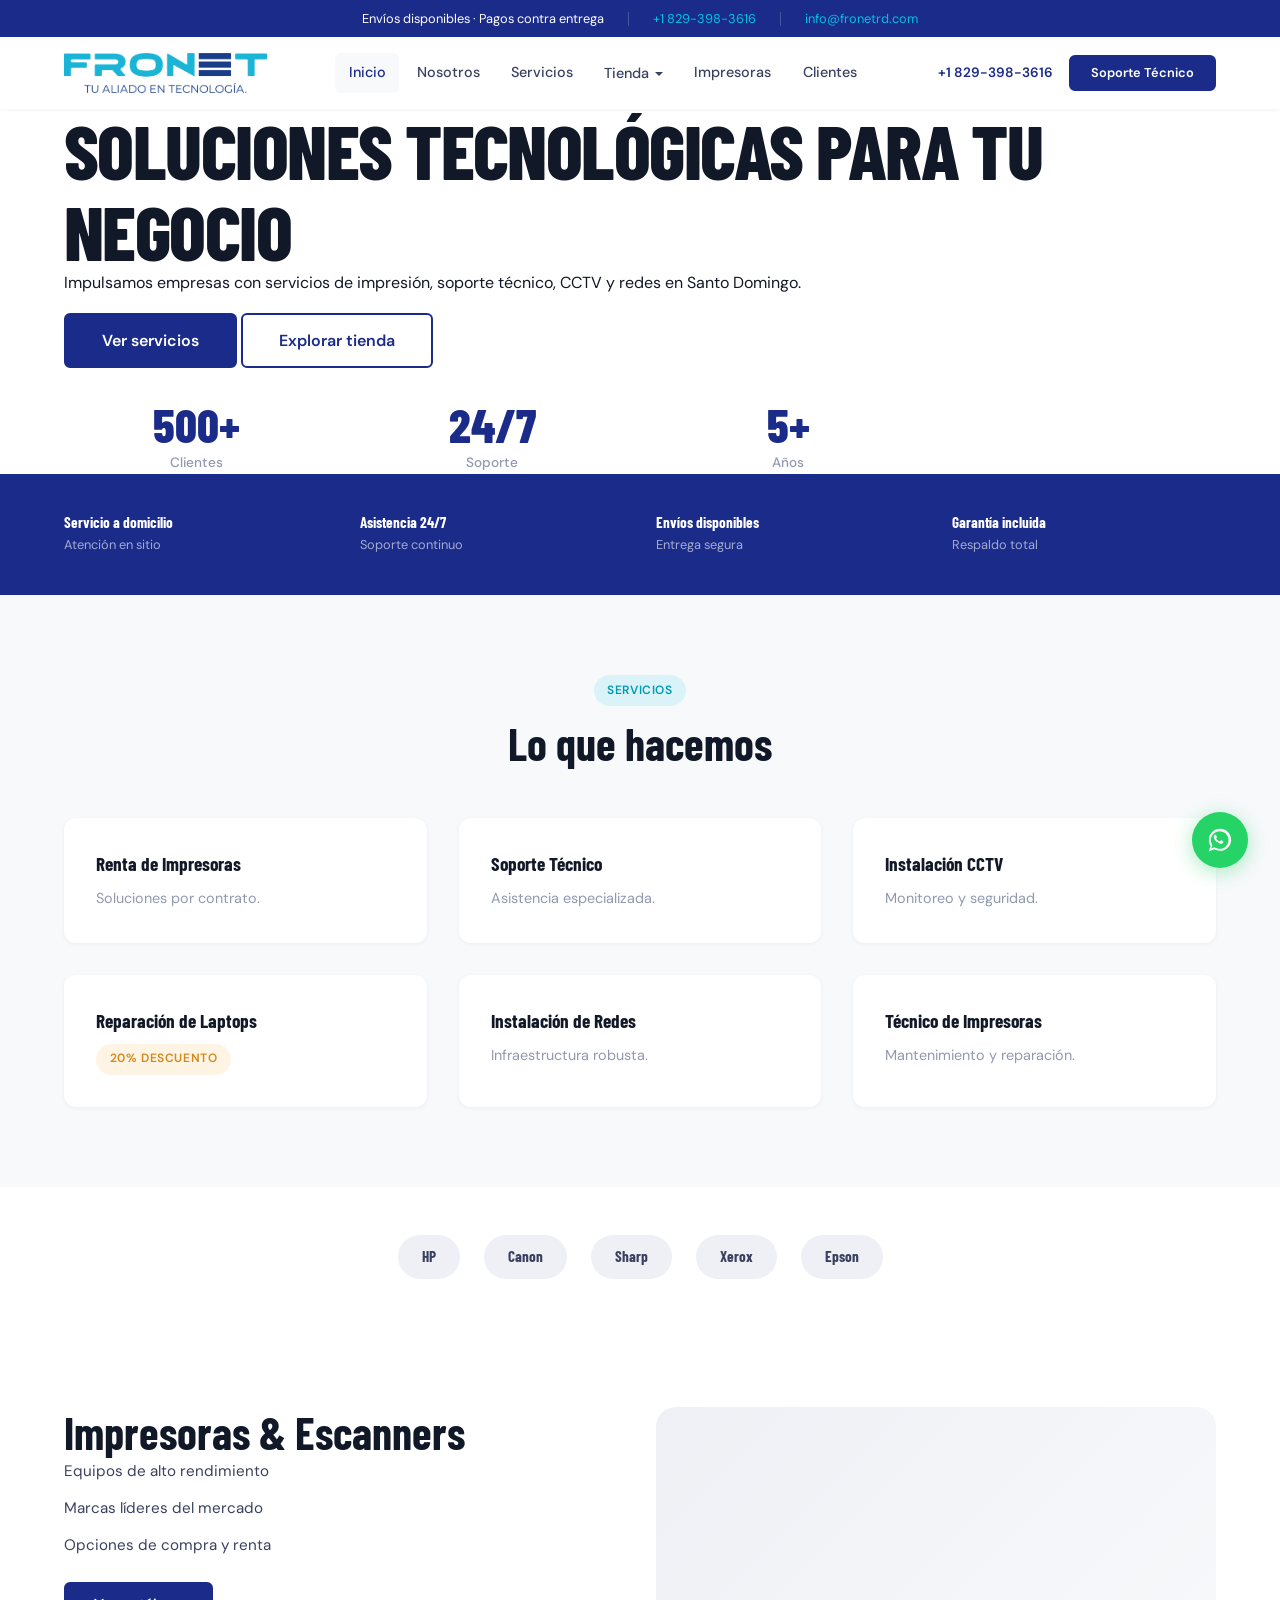
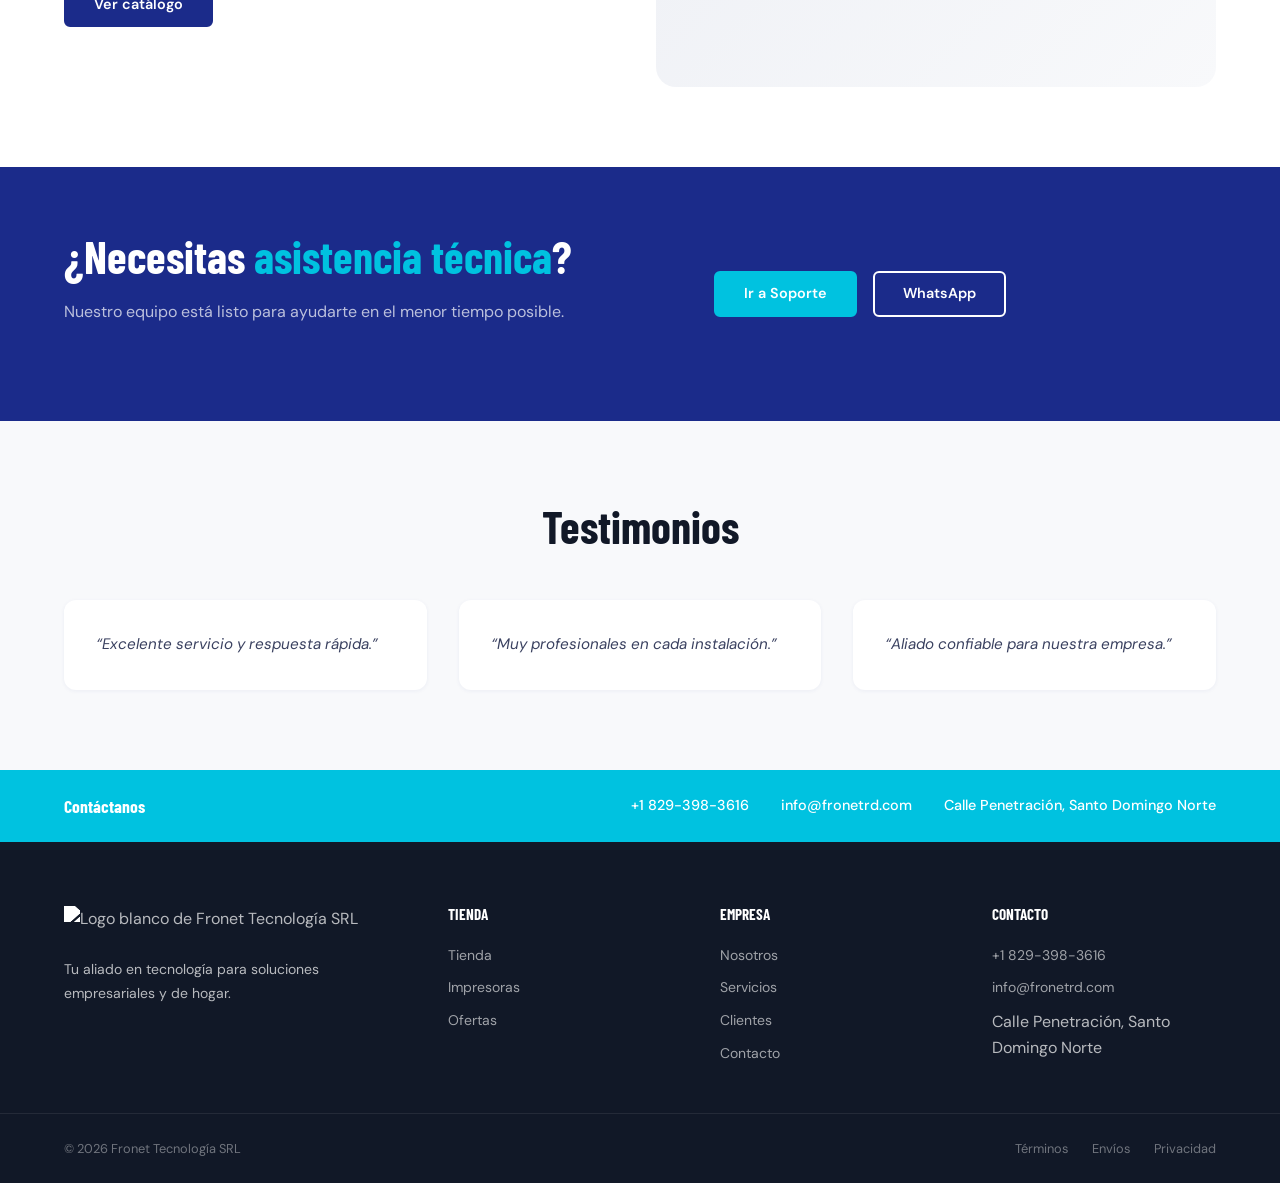
==== index.html @ 496c5c2a "first commit" ====
<!DOCTYPE html>
<html lang="es">
<head>
  <meta charset="UTF-8" />
  <meta name="viewport" content="width=device-width, initial-scale=1.0" />
  <title>Inicio | Fronet Tecnología SRL — Santo Domingo, R.D.</title>
  <meta name="description" content="Soluciones tecnológicas para tu negocio en Santo Domingo: renta de impresoras, soporte técnico, CCTV, redes y más con Fronet Tecnología SRL." />
  <link rel="canonical" href="https://www.fronetrd.com/" />

  <meta property="og:title" content="Fronet Tecnología SRL — Tu Aliado en Tecnología" />
  <meta property="og:description" content="Soluciones tecnológicas integrales: impresoras, soporte técnico, CCTV, redes y más en República Dominicana." />
  <meta property="og:image" content="https://www.fronetrd.com/assets/img/og-image.jpg" />
  <meta property="og:locale" content="es_DO" />
  <meta property="og:type" content="website" />
  <meta property="og:url" content="https://www.fronetrd.com/" />

  <link rel="preconnect" href="https://fonts.googleapis.com" />
  <link rel="preconnect" href="https://fonts.gstatic.com" crossorigin />
  <link href="https://fonts.googleapis.com/css2?family=Barlow+Condensed:wght@600;700;800&family=DM+Sans:wght@400;500;600&display=swap" rel="stylesheet" />

  <link rel="stylesheet" href="assets/css/main.css" />
  <link rel="stylesheet" href="assets/css/components.css" />
  <link rel="stylesheet" href="assets/css/pages/home.css" />

  <script type="application/ld+json">
    {
      "@context": "https://schema.org",
      "@type": "LocalBusiness",
      "name": "Fronet Tecnología SRL",
      "telephone": "+18293983616",
      "email": "info@fronetrd.com",
      "url": "https://www.fronetrd.com",
      "address": {
        "@type": "PostalAddress",
        "streetAddress": "Calle Penetración",
        "addressLocality": "Santo Domingo Norte",
        "addressCountry": "DO"
      }
    }
  </script>
</head>
<body>
  <div class="announcement-bar">
    <div class="container">
      <span>Envíos disponibles · Pagos contra entrega</span>
      <span class="announcement-bar__divider"></span>
      <a href="tel:+18293983616">+1 829-398-3616</a>
      <span class="announcement-bar__divider"></span>
      <a href="mailto:info@fronetrd.com">info@fronetrd.com</a>
    </div>
  </div>

  <nav class="navbar" id="navbar" aria-label="Navegación principal">
    <div class="container">
      <a href="index.html" class="navbar__logo" aria-label="Inicio Fronet">
        <img src="assets/img/logo-fronet.png" alt="Logo de Fronet Tecnología SRL" />
      </a>

      <div class="navbar__nav">
        <a class="navbar__link active" href="index.html">Inicio</a>
        <a class="navbar__link" href="nosotros.html">Nosotros</a>
        <a class="navbar__link" href="servicios.html">Servicios</a>
        <div class="navbar__dropdown">
          <a class="navbar__link" href="tienda.html">Tienda</a>
          <div class="navbar__dropdown-menu">
            <a href="tienda.html">Tienda</a>
            <a href="impresoras.html">Impresoras</a>
            <a href="ofertas.html">Ofertas</a>
          </div>
        </div>
        <a class="navbar__link" href="impresoras.html">Impresoras</a>
        <a class="navbar__link" href="clientes.html">Clientes</a>
      </div>

      <div class="navbar__actions">
        <a class="navbar__phone" href="tel:+18293983616">+1 829-398-3616</a>
        <a class="btn btn--primary btn--sm" href="soporte.html">Soporte Técnico</a>
        <button class="navbar__toggle" id="navToggle" aria-label="Abrir menú" aria-expanded="false">
          <span></span><span></span><span></span>
        </button>
      </div>
    </div>
  </nav>

  <div class="mobile-nav" id="mobileNav" aria-hidden="true">
    <button class="mobile-nav__close" id="navClose" aria-label="Cerrar menú">✕</button>
    <a class="mobile-nav__link" href="index.html">Inicio</a>
    <a class="mobile-nav__link" href="nosotros.html">Nosotros</a>
    <a class="mobile-nav__link" href="servicios.html">Servicios</a>
    <a class="mobile-nav__link" href="tienda.html">Tienda</a>
    <a class="mobile-nav__link" href="impresoras.html">Impresoras</a>
    <a class="mobile-nav__link" href="ofertas.html">Ofertas</a>
    <a class="mobile-nav__link" href="clientes.html">Clientes</a>
    <a class="mobile-nav__link" href="contacto.html">Contacto</a>
  </div>

  <main>
    <section class="hero">
      <div class="container">
        <h1 class="display-xl">Soluciones Tecnológicas para tu Negocio</h1>
        <p>Impulsamos empresas con servicios de impresión, soporte técnico, CCTV y redes en Santo Domingo.</p>
        <div class="hero__actions">
          <a class="btn btn--primary btn--lg" href="servicios.html">Ver servicios</a>
          <a class="btn btn--outline btn--lg" href="tienda.html">Explorar tienda</a>
        </div>
        <div class="stats" style="margin-top:2rem;">
          <div><div class="stat__number">500+</div><div class="stat__label">Clientes</div></div>
          <div><div class="stat__number">24/7</div><div class="stat__label">Soporte</div></div>
          <div><div class="stat__number">5+</div><div class="stat__label">Años</div></div>
        </div>
      </div>
    </section>

    <section class="features-bar fade-up">
      <div class="container">
        <div class="features-bar__item"><div class="features-bar__text"><h4>Servicio a domicilio</h4><p>Atención en sitio</p></div></div>
        <div class="features-bar__item"><div class="features-bar__text"><h4>Asistencia 24/7</h4><p>Soporte continuo</p></div></div>
        <div class="features-bar__item"><div class="features-bar__text"><h4>Envíos disponibles</h4><p>Entrega segura</p></div></div>
        <div class="features-bar__item"><div class="features-bar__text"><h4>Garantía incluida</h4><p>Respaldo total</p></div></div>
      </div>
    </section>

    <section class="section bg-gray-50">
      <div class="container">
        <div class="section-header fade-up">
          <span class="tag tag--cyan">Servicios</span>
          <h2>Lo que hacemos</h2>
        </div>
        <div class="grid-3">
          <article class="service-card fade-up"><h3>Renta de Impresoras</h3><p>Soluciones por contrato.</p></article>
          <article class="service-card fade-up"><h3>Soporte Técnico</h3><p>Asistencia especializada.</p></article>
          <article class="service-card fade-up"><h3>Instalación CCTV</h3><p>Monitoreo y seguridad.</p></article>
          <article class="service-card fade-up"><h3>Reparación de Laptops</h3><p><span class="tag tag--gold">20% descuento</span></p></article>
          <article class="service-card fade-up"><h3>Instalación de Redes</h3><p>Infraestructura robusta.</p></article>
          <article class="service-card fade-up"><h3>Técnico de Impresoras</h3><p>Mantenimiento y reparación.</p></article>
        </div>
      </div>
    </section>

    <section class="section section--sm">
      <div class="container">
        <div class="brand-pills fade-up">
          <span class="brand-pill">HP</span>
          <span class="brand-pill">Canon</span>
          <span class="brand-pill">Sharp</span>
          <span class="brand-pill">Xerox</span>
          <span class="brand-pill">Epson</span>
        </div>
      </div>
    </section>

    <section class="section">
      <div class="container grid-2">
        <div class="fade-up">
          <h2>Impresoras & Escanners</h2>
          <ul class="checklist">
            <li class="checklist__item">Equipos de alto rendimiento</li>
            <li class="checklist__item">Marcas líderes del mercado</li>
            <li class="checklist__item">Opciones de compra y renta</li>
          </ul>
          <a class="btn btn--primary mt-3" href="impresoras.html">Ver catálogo</a>
        </div>
        <div class="fade-up" aria-hidden="true" style="min-height:280px;border-radius:var(--radius-lg);background:linear-gradient(135deg,var(--gray-100),var(--gray-50));"></div>
      </div>
    </section>

    <section class="cta-soporte fade-up">
      <div class="container">
        <div>
          <h2>¿Necesitas <span>asistencia técnica</span>?</h2>
          <p>Nuestro equipo está listo para ayudarte en el menor tiempo posible.</p>
        </div>
        <div class="cta-soporte__actions">
          <a class="btn btn--cyan" href="soporte.html">Ir a Soporte</a>
          <a class="btn btn--outline-white" href="https://wa.me/18293983616" target="_blank" rel="noopener">WhatsApp</a>
        </div>
      </div>
    </section>

    <section class="section bg-gray-50">
      <div class="container">
        <div class="section-header fade-up"><h2>Testimonios</h2></div>
        <div class="grid-3">
          <article class="testimonial-card fade-up"><p class="testimonial-card__text">“Excelente servicio y respuesta rápida.”</p></article>
          <article class="testimonial-card fade-up"><p class="testimonial-card__text">“Muy profesionales en cada instalación.”</p></article>
          <article class="testimonial-card fade-up"><p class="testimonial-card__text">“Aliado confiable para nuestra empresa.”</p></article>
        </div>
      </div>
    </section>

    <section class="contact-strip fade-up">
      <div class="container">
        <h3>Contáctanos</h3>
        <div class="contact-strip__items">
          <a class="contact-strip__item" href="tel:+18293983616">+1 829-398-3616</a>
          <a class="contact-strip__item" href="mailto:info@fronetrd.com">info@fronetrd.com</a>
          <span class="contact-strip__item">Calle Penetración, Santo Domingo Norte</span>
        </div>
      </div>
    </section>
  </main>

  <footer class="footer">
    <div class="container">
      <div class="footer__brand">
        <a class="footer__logo" href="index.html">
          <img src="assets/img/logo-fronet-white.png" alt="Logo blanco de Fronet Tecnología SRL" />
        </a>
        <p>Tu aliado en tecnología para soluciones empresariales y de hogar.</p>
      </div>
      <div>
        <h4>Tienda</h4>
        <div class="footer__links">
          <a href="tienda.html">Tienda</a>
          <a href="impresoras.html">Impresoras</a>
          <a href="ofertas.html">Ofertas</a>
        </div>
      </div>
      <div>
        <h4>Empresa</h4>
        <div class="footer__links">
          <a href="nosotros.html">Nosotros</a>
          <a href="servicios.html">Servicios</a>
          <a href="clientes.html">Clientes</a>
          <a href="contacto.html">Contacto</a>
        </div>
      </div>
      <div>
        <h4>Contacto</h4>
        <div class="footer__links">
          <a href="tel:+18293983616">+1 829-398-3616</a>
          <a href="mailto:info@fronetrd.com">info@fronetrd.com</a>
          <span>Calle Penetración, Santo Domingo Norte</span>
        </div>
      </div>
    </div>
    <div class="footer__bottom">
      <div class="container">
        <div class="footer__copyright">© <span class="footer__year">2025</span> Fronet Tecnología SRL</div>
        <div class="footer__legal">
          <a href="politicas.html">Términos</a>
          <a href="politicas.html">Envíos</a>
          <a href="politicas.html">Privacidad</a>
        </div>
      </div>
    </div>
  </footer>

  <a href="https://wa.me/18293983616" class="whatsapp-float" target="_blank" rel="noopener" aria-label="Chatear por WhatsApp">
    <svg xmlns="http://www.w3.org/2000/svg" viewBox="0 0 32 32">
      <path d="M19.11 17.21c-.27-.14-1.58-.78-1.82-.87-.24-.09-.41-.14-.59.14-.17.27-.68.87-.83 1.05-.15.18-.3.2-.57.07-.27-.14-1.13-.42-2.16-1.35-.8-.72-1.34-1.61-1.5-1.88-.16-.27-.02-.41.12-.55.12-.12.27-.3.41-.45.14-.15.18-.27.27-.45.09-.18.05-.34-.02-.48-.07-.14-.59-1.43-.81-1.95-.21-.51-.43-.44-.59-.45h-.5c-.18 0-.48.07-.73.34-.25.27-.95.93-.95 2.27s.97 2.64 1.11 2.82c.14.18 1.91 2.92 4.63 4.1.65.28 1.16.45 1.56.58.66.21 1.26.18 1.74.11.53-.08 1.58-.65 1.8-1.29.22-.63.22-1.17.16-1.29-.07-.11-.24-.18-.5-.32z"/>
      <path d="M16.01 3.2C8.98 3.2 3.29 8.89 3.29 15.91c0 2.48.71 4.9 2.05 6.97L3 29l6.3-2.29c1.99 1.09 4.24 1.66 6.71 1.66h.01c7.02 0 12.71-5.69 12.71-12.71S23.04 3.2 16.01 3.2zm0 22.93h-.01c-2.1 0-4.16-.56-5.97-1.62l-.43-.25-3.74 1.36 1.39-3.65-.28-.44a10.2 10.2 0 0 1-1.58-5.46c0-5.62 4.58-10.2 10.21-10.2 2.72 0 5.28 1.06 7.2 2.99a10.12 10.12 0 0 1 2.99 7.2c0 5.62-4.58 10.2-10.21 10.2z"/>
    </svg>
  </a>

  <script src="assets/js/main.js"></script>
  <script src="assets/js/forms.js"></script>
</body>
</html>
---- assets/css/main.css ----
/* ============================================
   FRONET TECNOLOGÍA SRL — main.css
   Variables globales, reset, tipografía,
   layout utilities, animaciones, responsive
   ============================================ */

/* ----- 1. CSS VARIABLES ----- */
:root {
  /* Brand Colors */
  --cyan:       #00C2E0;
  --cyan-dark:  #009AB3;
  --navy:       #1B2B8A;
  --navy-dark:  #121E63;
  --gold:       #F5A623;
  --gold-dark:  #D4881A;

  /* Neutrals */
  --white:      #FFFFFF;
  --gray-50:    #F8F9FB;
  --gray-100:   #EEF0F5;
  --gray-200:   #D8DCE8;
  --gray-400:   #9099B0;
  --gray-700:   #3A4160;
  --gray-900:   #111827;

  /* Radius */
  --radius-sm:  6px;
  --radius-md:  12px;
  --radius-lg:  20px;

  /* Shadows */
  --shadow-sm:  0 1px 4px rgba(27,43,138,.06);
  --shadow-md:  0 4px 20px rgba(27,43,138,.10);
  --shadow-lg:  0 12px 40px rgba(27,43,138,.15);

  /* Typography */
  --font-display: 'Barlow Condensed', sans-serif;
  --font-body:    'DM Sans', sans-serif;

  /* Transition */
  --transition: .25s cubic-bezier(.4,0,.2,1);
}


/* ----- 2. MODERN RESET ----- */
*,
*::before,
*::after {
  box-sizing: border-box;
  margin: 0;
  padding: 0;
}

html {
  scroll-behavior: smooth;
  -webkit-text-size-adjust: 100%;
}

body {
  font-family: var(--font-body);
  font-size: 1rem;
  line-height: 1.65;
  color: var(--gray-900);
  background-color: var(--white);
  -webkit-font-smoothing: antialiased;
  -moz-osx-font-smoothing: grayscale;
}

img,
picture,
video,
canvas,
svg {
  display: block;
  max-width: 100%;
}

input,
button,
textarea,
select {
  font: inherit;
  color: inherit;
}

a {
  color: inherit;
  text-decoration: none;
}

ul,
ol {
  list-style: none;
}

button {
  cursor: pointer;
  border: none;
  background: none;
}

fieldset {
  border: none;
}


/* ----- 3. TYPOGRAPHY ----- */

/* Headings — Barlow Condensed */
h1, h2, h3, h4, h5, h6 {
  font-family: var(--font-display);
  font-weight: 700;
  line-height: 1.15;
  color: var(--gray-900);
}

h1 { font-size: clamp(3rem, 6vw, 5.5rem); font-weight: 800; }
h2 { font-size: clamp(1.8rem, 3.5vw, 2.8rem); }
h3 { font-size: 1.2rem; }
h4 { font-size: 1.05rem; }

/* Display classes */
.display-xl {
  font-family: var(--font-display);
  font-size: clamp(3rem, 6vw, 5.5rem);
  font-weight: 800;
  line-height: 1.05;
  letter-spacing: -0.02em;
  text-transform: uppercase;
}

.display-lg {
  font-family: var(--font-display);
  font-size: clamp(1.8rem, 3.5vw, 2.8rem);
  font-weight: 700;
  line-height: 1.15;
  text-transform: uppercase;
}

.display-md {
  font-family: var(--font-display);
  font-size: 1.2rem;
  font-weight: 700;
  line-height: 1.2;
  text-transform: uppercase;
}

/* Body text */
p {
  margin-bottom: 1rem;
}

p:last-child {
  margin-bottom: 0;
}

small {
  font-size: 0.875rem;
}

/* Text color utilities */
.text-muted { color: var(--gray-400); }
.text-navy  { color: var(--navy); }
.text-cyan  { color: var(--cyan); }
.text-gold  { color: var(--gold); }
.text-white { color: var(--white); }

/* Text alignment */
.text-center { text-align: center; }
.text-left   { text-align: left; }
.text-right  { text-align: right; }

/* Font weight utilities */
.fw-400 { font-weight: 400; }
.fw-500 { font-weight: 500; }
.fw-600 { font-weight: 600; }
.fw-700 { font-weight: 700; }
.fw-800 { font-weight: 800; }


/* ----- 4. LAYOUT UTILITIES ----- */

/* Containers */
.container {
  width: 100%;
  max-width: 1200px;
  margin-inline: auto;
  padding-inline: 1.5rem;
}

.container--wide {
  width: 100%;
  max-width: 1400px;
  margin-inline: auto;
  padding-inline: 1.5rem;
}

/* Sections */
.section {
  padding-block: 5rem;
}

.section--sm {
  padding-block: 3rem;
}

/* CSS Grid utilities */
.grid-2 {
  display: grid;
  grid-template-columns: repeat(2, 1fr);
  gap: 2rem;
}

.grid-3 {
  display: grid;
  grid-template-columns: repeat(3, 1fr);
  gap: 2rem;
}

.grid-4 {
  display: grid;
  grid-template-columns: repeat(4, 1fr);
  gap: 2rem;
}

/* Flex utilities */
.flex-center {
  display: flex;
  align-items: center;
  justify-content: center;
}

.flex-between {
  display: flex;
  align-items: center;
  justify-content: space-between;
}

.flex-wrap {
  flex-wrap: wrap;
}

.align-start {
  align-items: flex-start;
}

.align-center {
  align-items: center;
}

/* Gap utilities */
.gap-1 { gap: 0.5rem; }
.gap-2 { gap: 1rem; }
.gap-3 { gap: 1.5rem; }
.gap-4 { gap: 2rem; }
.gap-5 { gap: 3rem; }

/* Spacing utilities */
.mt-1 { margin-top: 0.5rem; }
.mt-2 { margin-top: 1rem; }
.mt-3 { margin-top: 1.5rem; }
.mt-4 { margin-top: 2rem; }
.mt-5 { margin-top: 3rem; }

.mb-1 { margin-bottom: 0.5rem; }
.mb-2 { margin-bottom: 1rem; }
.mb-3 { margin-bottom: 1.5rem; }
.mb-4 { margin-bottom: 2rem; }
.mb-5 { margin-bottom: 3rem; }

/* Background utilities */
.bg-white   { background-color: var(--white); }
.bg-gray-50 { background-color: var(--gray-50); }
.bg-navy    { background-color: var(--navy); }
.bg-cyan    { background-color: var(--cyan); }
.bg-gold    { background-color: var(--gold); }
.bg-gray-900 { background-color: var(--gray-900); }


/* ----- 5. ANIMATIONS ----- */

/* Fade up — scroll reveal */
.fade-up {
  opacity: 0;
  transform: translateY(24px);
  transition: opacity 0.6s var(--transition),
              transform 0.6s var(--transition);
}

.fade-up.visible {
  opacity: 1;
  transform: translateY(0);
}

/* Stagger delays for children */
.fade-up[data-delay="1"] { transition-delay: 0.1s; }
.fade-up[data-delay="2"] { transition-delay: 0.2s; }
.fade-up[data-delay="3"] { transition-delay: 0.3s; }
.fade-up[data-delay="4"] { transition-delay: 0.4s; }
.fade-up[data-delay="5"] { transition-delay: 0.5s; }
.fade-up[data-delay="6"] { transition-delay: 0.6s; }

/* Pulse animation — hero label dot */
@keyframes pulse {
  0%, 100% { opacity: 1; transform: scale(1); }
  50%      { opacity: 0.6; transform: scale(1.4); }
}

.pulse {
  animation: pulse 2s ease-in-out infinite;
}

/* Float animation — floating cards */
@keyframes float {
  0%, 100% { transform: translateY(0); }
  50%      { transform: translateY(-12px); }
}

.float {
  animation: float 4s ease-in-out infinite;
}

/* Underline in — hero heading */
@keyframes underline-in {
  from { width: 0; }
  to   { width: 100%; }
}

.underline-animated {
  position: relative;
  display: inline-block;
}

.underline-animated::after {
  content: '';
  position: absolute;
  bottom: 2px;
  left: 0;
  width: 0;
  height: 4px;
  background: var(--cyan);
  border-radius: 2px;
  animation: underline-in 0.8s 0.5s ease forwards;
}

/* Respect reduced motion */
@media (prefers-reduced-motion: reduce) {
  .fade-up {
    opacity: 1;
    transform: none;
    transition: none;
  }

  .pulse,
  .float {
    animation: none;
  }

  .underline-animated::after {
    animation: none;
    width: 100%;
  }

  html {
    scroll-behavior: auto;
  }
}


/* ----- 6. RESPONSIVE BREAKPOINTS ----- */

/* Tablet — 1024px */
@media (max-width: 1024px) {
  .grid-4 {
    grid-template-columns: repeat(2, 1fr);
  }

  .section {
    padding-block: 4rem;
  }
}

/* Mobile landscape — 768px */
@media (max-width: 768px) {
  .grid-3 {
    grid-template-columns: repeat(2, 1fr);
  }

  .grid-2 {
    grid-template-columns: 1fr;
  }

  .section {
    padding-block: 3rem;
  }

  .container {
    padding-inline: 1rem;
  }

  h1 { font-size: clamp(2rem, 8vw, 3rem); }
  h2 { font-size: clamp(1.5rem, 5vw, 2rem); }
}

/* Mobile portrait — 480px */
@media (max-width: 480px) {
  .grid-4,
  .grid-3 {
    grid-template-columns: 1fr;
  }

  .section {
    padding-block: 2.5rem;
  }

  .display-xl {
    font-size: clamp(2rem, 10vw, 2.8rem);
  }

  .display-lg {
    font-size: clamp(1.4rem, 6vw, 1.8rem);
  }
}
---- assets/css/components.css ----
/* ============================================
   FRONET TECNOLOGÍA SRL — components.css
   Navbar, footer, botones, tarjetas,
   formularios y componentes reutilizables
   ============================================ */

/* ----- 1. ANNOUNCEMENT BAR ----- */
.announcement-bar {
  background-color: var(--navy);
  color: var(--white);
  font-size: 0.8rem;
  padding: 0.5rem 0;
  text-align: center;
  position: relative;
  z-index: 1001;
}

.announcement-bar .container {
  display: flex;
  align-items: center;
  justify-content: center;
  gap: 1.5rem;
  flex-wrap: wrap;
}

.announcement-bar a {
  color: var(--cyan);
  transition: color var(--transition);
}

.announcement-bar a:hover {
  color: var(--white);
}

.announcement-bar__divider {
  width: 1px;
  height: 14px;
  background: rgba(255,255,255,0.2);
  display: inline-block;
}


/* ----- 2. NAVBAR ----- */
.navbar {
  position: sticky;
  top: 0;
  z-index: 1000;
  background: var(--white);
  box-shadow: var(--shadow-sm);
  transition: box-shadow var(--transition);
}

.navbar.scrolled {
  box-shadow: var(--shadow-md);
}

.navbar .container {
  display: flex;
  align-items: center;
  justify-content: space-between;
  height: 72px;
}

.navbar__logo img {
  height: 40px;
  width: auto;
}

.navbar__nav {
  display: flex;
  align-items: center;
  gap: 0.25rem;
}

.navbar__link {
  font-family: var(--font-body);
  font-size: 0.9rem;
  font-weight: 500;
  color: var(--gray-700);
  padding: 0.5rem 0.85rem;
  border-radius: var(--radius-sm);
  transition: color var(--transition), background var(--transition);
  position: relative;
}

.navbar__link:hover,
.navbar__link.active {
  color: var(--navy);
  background: var(--gray-50);
}

/* Dropdown — Tienda */
.navbar__dropdown {
  position: relative;
}

.navbar__dropdown-menu {
  position: absolute;
  top: 100%;
  left: 0;
  min-width: 200px;
  background: var(--white);
  border-radius: var(--radius-md);
  box-shadow: var(--shadow-lg);
  padding: 0.5rem 0;
  opacity: 0;
  visibility: hidden;
  transform: translateY(8px);
  transition: all var(--transition);
  z-index: 100;
}

.navbar__dropdown:hover .navbar__dropdown-menu {
  opacity: 1;
  visibility: visible;
  transform: translateY(0);
}

.navbar__dropdown-menu a {
  display: block;
  padding: 0.6rem 1.2rem;
  font-size: 0.875rem;
  color: var(--gray-700);
  transition: background var(--transition), color var(--transition);
}

.navbar__dropdown-menu a:hover {
  background: var(--gray-50);
  color: var(--navy);
}

/* Dropdown arrow */
.navbar__dropdown > .navbar__link::after {
  content: '';
  display: inline-block;
  width: 0;
  height: 0;
  border-left: 4px solid transparent;
  border-right: 4px solid transparent;
  border-top: 4px solid currentColor;
  margin-left: 6px;
  vertical-align: middle;
  transition: transform var(--transition);
}

.navbar__dropdown:hover > .navbar__link::after {
  transform: rotate(180deg);
}

/* Navbar actions (right side) */
.navbar__actions {
  display: flex;
  align-items: center;
  gap: 1rem;
}

.navbar__phone {
  font-size: 0.85rem;
  font-weight: 600;
  color: var(--navy);
  display: flex;
  align-items: center;
  gap: 0.4rem;
}

.navbar__phone svg {
  width: 16px;
  height: 16px;
}

/* Hamburger toggle */
.navbar__toggle {
  display: none;
  flex-direction: column;
  justify-content: center;
  align-items: center;
  width: 40px;
  height: 40px;
  gap: 5px;
  cursor: pointer;
  z-index: 1002;
}

.navbar__toggle span {
  display: block;
  width: 24px;
  height: 2px;
  background: var(--gray-900);
  border-radius: 2px;
  transition: all var(--transition);
}

.navbar__toggle.open span:nth-child(1) {
  transform: rotate(45deg) translate(5px, 5px);
}

.navbar__toggle.open span:nth-child(2) {
  opacity: 0;
}

.navbar__toggle.open span:nth-child(3) {
  transform: rotate(-45deg) translate(5px, -5px);
}


/* ----- 3. BUTTONS ----- */
.btn {
  display: inline-flex;
  align-items: center;
  justify-content: center;
  gap: 0.5rem;
  font-family: var(--font-body);
  font-size: 0.9rem;
  font-weight: 600;
  padding: 0.75rem 1.75rem;
  border-radius: var(--radius-sm);
  border: 2px solid transparent;
  cursor: pointer;
  transition: all var(--transition);
  text-align: center;
  line-height: 1.2;
  white-space: nowrap;
}

.btn svg {
  width: 18px;
  height: 18px;
  flex-shrink: 0;
}

/* Primary — Navy */
.btn--primary {
  background: var(--navy);
  color: var(--white);
  border-color: var(--navy);
}

.btn--primary:hover {
  background: var(--navy-dark);
  border-color: var(--navy-dark);
  box-shadow: 0 4px 16px rgba(27,43,138,0.3);
}

/* Cyan */
.btn--cyan {
  background: var(--cyan);
  color: var(--white);
  border-color: var(--cyan);
}

.btn--cyan:hover {
  background: var(--cyan-dark);
  border-color: var(--cyan-dark);
  box-shadow: 0 4px 16px rgba(0,194,224,0.3);
}

/* Gold */
.btn--gold {
  background: var(--gold);
  color: var(--white);
  border-color: var(--gold);
}

.btn--gold:hover {
  background: var(--gold-dark);
  border-color: var(--gold-dark);
  box-shadow: 0 4px 16px rgba(245,166,35,0.3);
}

/* Outline */
.btn--outline {
  background: transparent;
  color: var(--navy);
  border-color: var(--navy);
}

.btn--outline:hover {
  background: var(--navy);
  color: var(--white);
}

/* Outline White */
.btn--outline-white {
  background: transparent;
  color: var(--white);
  border-color: var(--white);
}

.btn--outline-white:hover {
  background: var(--white);
  color: var(--navy);
}

/* WhatsApp button */
.btn--whatsapp {
  background: #25D366;
  color: var(--white);
  border-color: #25D366;
}

.btn--whatsapp:hover {
  background: #1DA851;
  border-color: #1DA851;
  box-shadow: 0 4px 16px rgba(37,211,102,0.3);
}

/* Size modifiers */
.btn--lg {
  padding: 1rem 2.25rem;
  font-size: 1rem;
}

.btn--sm {
  padding: 0.5rem 1.25rem;
  font-size: 0.8rem;
}

/* Loading state */
.btn.loading {
  pointer-events: none;
  opacity: 0.7;
  position: relative;
}

.btn.loading::after {
  content: '';
  width: 16px;
  height: 16px;
  border: 2px solid transparent;
  border-top-color: currentColor;
  border-radius: 50%;
  animation: spin 0.6s linear infinite;
  margin-left: 0.5rem;
}

@keyframes spin {
  to { transform: rotate(360deg); }
}


/* ----- 4. TAGS / BADGES ----- */
.tag {
  display: inline-flex;
  align-items: center;
  gap: 0.4rem;
  font-family: var(--font-body);
  font-size: 0.75rem;
  font-weight: 600;
  padding: 0.35rem 0.85rem;
  border-radius: 50px;
  text-transform: uppercase;
  letter-spacing: 0.05em;
}

.tag--cyan {
  background: rgba(0,194,224,0.12);
  color: var(--cyan-dark);
}

.tag--gold {
  background: rgba(245,166,35,0.12);
  color: var(--gold-dark);
}

.tag--navy {
  background: rgba(27,43,138,0.12);
  color: var(--navy);
}

.tag--red {
  background: #FEE2E2;
  color: #DC2626;
}

.tag--white {
  background: rgba(255,255,255,0.15);
  color: var(--white);
}


/* ----- 5. SECTION HEADER ----- */
.section-header {
  text-align: center;
  max-width: 640px;
  margin-inline: auto;
  margin-bottom: 3rem;
}

.section-header .tag {
  margin-bottom: 0.75rem;
}

.section-header h2 {
  margin-bottom: 0.75rem;
}

.section-header h2 span {
  color: var(--cyan);
}

.section-header p {
  color: var(--gray-400);
  font-size: 1rem;
}


/* ----- 6. SERVICE CARD ----- */
.service-card {
  background: var(--white);
  border-radius: var(--radius-md);
  padding: 2rem;
  box-shadow: var(--shadow-sm);
  border-top: 3px solid transparent;
  transition: all var(--transition);
  display: flex;
  flex-direction: column;
}

.service-card:hover {
  box-shadow: var(--shadow-md);
  border-top-color: var(--cyan);
  transform: translateY(-4px);
}

.service-card__icon {
  width: 48px;
  height: 48px;
  background: rgba(0,194,224,0.1);
  border-radius: var(--radius-sm);
  display: flex;
  align-items: center;
  justify-content: center;
  margin-bottom: 1.25rem;
  color: var(--cyan);
}

.service-card__icon svg {
  width: 24px;
  height: 24px;
}

.service-card h3 {
  margin-bottom: 0.75rem;
  color: var(--gray-900);
}

.service-card p {
  color: var(--gray-400);
  font-size: 0.9rem;
  flex-grow: 1;
}

.service-card__link {
  display: inline-flex;
  align-items: center;
  gap: 0.4rem;
  font-size: 0.85rem;
  font-weight: 600;
  color: var(--navy);
  margin-top: 1.25rem;
  transition: gap var(--transition), color var(--transition);
}

.service-card__link:hover {
  color: var(--cyan);
  gap: 0.7rem;
}

.service-card__link svg {
  width: 16px;
  height: 16px;
}


/* ----- 7. FEATURES BAR ----- */
.features-bar {
  background: var(--navy);
  padding: 2.5rem 0;
}

.features-bar .container {
  display: grid;
  grid-template-columns: repeat(4, 1fr);
  gap: 2rem;
}

.features-bar__item {
  display: flex;
  align-items: center;
  gap: 1rem;
  color: var(--white);
}

.features-bar__icon {
  width: 44px;
  height: 44px;
  background: rgba(255,255,255,0.1);
  border-radius: var(--radius-sm);
  display: flex;
  align-items: center;
  justify-content: center;
  flex-shrink: 0;
  color: var(--cyan);
}

.features-bar__icon svg {
  width: 22px;
  height: 22px;
}

.features-bar__text h4 {
  font-family: var(--font-display);
  font-size: 0.95rem;
  font-weight: 700;
  color: var(--white);
  margin-bottom: 0.15rem;
}

.features-bar__text p {
  font-size: 0.8rem;
  color: rgba(255,255,255,0.6);
  margin: 0;
}


/* ----- 8. PRODUCT CARD ----- */
.product-card {
  background: var(--white);
  border-radius: var(--radius-md);
  overflow: hidden;
  box-shadow: var(--shadow-sm);
  transition: all var(--transition);
  display: flex;
  flex-direction: column;
}

.product-card:hover {
  box-shadow: var(--shadow-md);
  transform: translateY(-4px);
}

.product-card__image {
  aspect-ratio: 1;
  background: var(--gray-100);
  display: flex;
  align-items: center;
  justify-content: center;
  position: relative;
  overflow: hidden;
}

.product-card__image svg {
  width: 64px;
  height: 64px;
  color: var(--gray-400);
}

.product-card__badge {
  position: absolute;
  top: 0.75rem;
  left: 0.75rem;
}

.product-card__body {
  padding: 1.25rem;
  display: flex;
  flex-direction: column;
  flex-grow: 1;
}

.product-card__brand {
  font-size: 0.75rem;
  font-weight: 600;
  color: var(--gray-400);
  text-transform: uppercase;
  letter-spacing: 0.05em;
  margin-bottom: 0.25rem;
}

.product-card__name {
  font-family: var(--font-display);
  font-size: 1rem;
  font-weight: 700;
  color: var(--gray-900);
  margin-bottom: 0.75rem;
  flex-grow: 1;
}

.product-card__price {
  display: flex;
  align-items: center;
  gap: 0.5rem;
  margin-bottom: 1rem;
}

.product-card__price-old {
  font-size: 0.85rem;
  color: var(--gray-400);
  text-decoration: line-through;
}

.product-card__price-new {
  font-size: 1.1rem;
  font-weight: 700;
  color: var(--navy);
}

.product-card__footer {
  margin-top: auto;
}


/* ----- 9. TESTIMONIAL CARD ----- */
.testimonial-card {
  background: var(--white);
  border-radius: var(--radius-md);
  padding: 2rem;
  box-shadow: var(--shadow-sm);
  transition: box-shadow var(--transition);
}

.testimonial-card:hover {
  box-shadow: var(--shadow-md);
}

.testimonial-card__stars {
  display: flex;
  gap: 0.2rem;
  margin-bottom: 1rem;
  color: var(--gold);
}

.testimonial-card__stars svg {
  width: 18px;
  height: 18px;
}

.testimonial-card__text {
  font-size: 0.95rem;
  color: var(--gray-700);
  line-height: 1.7;
  margin-bottom: 1.5rem;
  font-style: italic;
}

.testimonial-card__author {
  display: flex;
  align-items: center;
  gap: 0.75rem;
}

.testimonial-card__avatar {
  width: 44px;
  height: 44px;
  border-radius: 50%;
  display: flex;
  align-items: center;
  justify-content: center;
  font-family: var(--font-display);
  font-weight: 700;
  font-size: 1rem;
  color: var(--white);
  flex-shrink: 0;
}

.testimonial-card__avatar--navy { background: var(--navy); }
.testimonial-card__avatar--cyan { background: var(--cyan); }
.testimonial-card__avatar--gold { background: var(--gold); }

.testimonial-card__info h4 {
  font-family: var(--font-body);
  font-size: 0.9rem;
  font-weight: 600;
  color: var(--gray-900);
}

.testimonial-card__info p {
  font-size: 0.8rem;
  color: var(--gray-400);
  margin: 0;
}


/* ----- 10. CTA SOPORTE ----- */
.cta-soporte {
  background: var(--navy);
  padding: 4rem 0;
}

.cta-soporte .container {
  display: grid;
  grid-template-columns: 1.2fr 1fr;
  gap: 3rem;
  align-items: center;
}

.cta-soporte h2 {
  color: var(--white);
  margin-bottom: 1rem;
}

.cta-soporte h2 span {
  color: var(--cyan);
}

.cta-soporte p {
  color: rgba(255,255,255,0.7);
  margin-bottom: 2rem;
}

.cta-soporte__actions {
  display: flex;
  gap: 1rem;
  flex-wrap: wrap;
}


/* ----- 11. CONTACT STRIP ----- */
.contact-strip {
  background: var(--cyan);
  padding: 1.5rem 0;
}

.contact-strip .container {
  display: flex;
  align-items: center;
  justify-content: space-between;
  flex-wrap: wrap;
  gap: 1.5rem;
}

.contact-strip h3 {
  color: var(--white);
  font-size: 1.1rem;
}

.contact-strip__items {
  display: flex;
  align-items: center;
  gap: 2rem;
  flex-wrap: wrap;
}

.contact-strip__item {
  display: flex;
  align-items: center;
  gap: 0.5rem;
  color: var(--white);
  font-size: 0.9rem;
  font-weight: 500;
}

.contact-strip__item svg {
  width: 18px;
  height: 18px;
  flex-shrink: 0;
}


/* ----- 12. FOOTER ----- */
.footer {
  background: var(--gray-900);
  color: rgba(255,255,255,0.7);
  padding-top: 4rem;
}

.footer .container {
  display: grid;
  grid-template-columns: 1.5fr 1fr 1fr 1fr;
  gap: 3rem;
}

.footer__brand p {
  font-size: 0.875rem;
  margin-top: 1rem;
  margin-bottom: 1.5rem;
  line-height: 1.7;
}

.footer__logo img {
  height: 36px;
  width: auto;
  filter: brightness(0) invert(1);
}

.footer__social {
  display: flex;
  gap: 0.75rem;
}

.footer__social a {
  width: 36px;
  height: 36px;
  border-radius: 50%;
  background: rgba(255,255,255,0.08);
  display: flex;
  align-items: center;
  justify-content: center;
  color: rgba(255,255,255,0.6);
  transition: all var(--transition);
}

.footer__social a:hover {
  background: var(--cyan);
  color: var(--white);
}

.footer__social a svg {
  width: 18px;
  height: 18px;
}

.footer h4 {
  font-family: var(--font-display);
  font-size: 0.95rem;
  font-weight: 700;
  color: var(--white);
  margin-bottom: 1.25rem;
  text-transform: uppercase;
}

.footer__links {
  display: flex;
  flex-direction: column;
  gap: 0.6rem;
}

.footer__links a {
  font-size: 0.875rem;
  color: rgba(255,255,255,0.6);
  transition: color var(--transition);
}

.footer__links a:hover {
  color: var(--cyan);
}

.footer__contact-item {
  display: flex;
  align-items: flex-start;
  gap: 0.6rem;
  font-size: 0.875rem;
  margin-bottom: 0.75rem;
}

.footer__contact-item svg {
  width: 16px;
  height: 16px;
  flex-shrink: 0;
  margin-top: 3px;
  color: var(--cyan);
}

/* Payment badges */
.footer__payments {
  display: flex;
  gap: 0.5rem;
  flex-wrap: wrap;
  margin-top: 1.5rem;
}

.footer__payment-badge {
  background: rgba(255,255,255,0.08);
  border-radius: var(--radius-sm);
  padding: 0.35rem 0.75rem;
  font-size: 0.7rem;
  font-weight: 600;
  color: rgba(255,255,255,0.5);
  text-transform: uppercase;
  letter-spacing: 0.05em;
}

/* Footer bottom bar */
.footer__bottom {
  border-top: 1px solid rgba(255,255,255,0.08);
  margin-top: 3rem;
  padding: 1.5rem 0;
}

.footer__bottom .container {
  display: flex;
  align-items: center;
  justify-content: space-between;
  flex-wrap: wrap;
  gap: 1rem;
}

.footer__copyright {
  font-size: 0.8rem;
  color: rgba(255,255,255,0.4);
}

.footer__legal {
  display: flex;
  gap: 1.5rem;
}

.footer__legal a {
  font-size: 0.8rem;
  color: rgba(255,255,255,0.4);
  transition: color var(--transition);
}

.footer__legal a:hover {
  color: var(--cyan);
}


/* ----- 13. WHATSAPP FLOAT ----- */
.whatsapp-float {
  position: fixed;
  bottom: 2rem;
  right: 2rem;
  width: 56px;
  height: 56px;
  background: #25D366;
  border-radius: 50%;
  display: flex;
  align-items: center;
  justify-content: center;
  box-shadow: 0 4px 20px rgba(37,211,102,0.4);
  z-index: 999;
  transition: transform var(--transition), box-shadow var(--transition);
  animation: float 4s ease-in-out infinite;
}

.whatsapp-float:hover {
  transform: scale(1.1);
  box-shadow: 0 6px 28px rgba(37,211,102,0.5);
}

.whatsapp-float svg {
  width: 28px;
  height: 28px;
  color: var(--white);
  fill: var(--white);
}


/* ----- 14. MOBILE NAV ----- */
.mobile-nav {
  position: fixed;
  top: 0;
  left: 0;
  width: 100%;
  height: 100%;
  background: var(--white);
  z-index: 999;
  display: flex;
  flex-direction: column;
  justify-content: center;
  align-items: center;
  gap: 0.5rem;
  opacity: 0;
  visibility: hidden;
  transition: all var(--transition);
}

.mobile-nav.open {
  opacity: 1;
  visibility: visible;
}

.mobile-nav__link {
  font-family: var(--font-display);
  font-size: 1.8rem;
  font-weight: 700;
  color: var(--gray-900);
  padding: 0.5rem 1rem;
  text-transform: uppercase;
  transition: color var(--transition);
}

.mobile-nav__link:hover,
.mobile-nav__link.active {
  color: var(--cyan);
}

.mobile-nav__close {
  position: absolute;
  top: 1.5rem;
  right: 1.5rem;
  width: 40px;
  height: 40px;
  display: flex;
  align-items: center;
  justify-content: center;
  cursor: pointer;
}

.mobile-nav__close svg {
  width: 28px;
  height: 28px;
  color: var(--gray-900);
}

.mobile-nav__actions {
  margin-top: 2rem;
  display: flex;
  flex-direction: column;
  gap: 1rem;
  align-items: center;
}

/* Body lock when mobile nav is open */
body.nav-open {
  overflow: hidden;
}


/* ----- 15. PAGE HERO (internal pages) ----- */
.page-hero {
  background: var(--navy);
  padding: 3.5rem 0 3rem;
  text-align: center;
}

.page-hero h1 {
  color: var(--white);
  font-size: clamp(1.8rem, 4vw, 2.8rem);
  margin-bottom: 0.5rem;
}

.page-hero p {
  color: rgba(255,255,255,0.7);
  font-size: 1rem;
  max-width: 560px;
  margin-inline: auto;
}

/* Breadcrumb */
.breadcrumb {
  display: flex;
  align-items: center;
  justify-content: center;
  gap: 0.5rem;
  margin-bottom: 1rem;
  font-size: 0.85rem;
}

.breadcrumb a {
  color: rgba(255,255,255,0.5);
  transition: color var(--transition);
}

.breadcrumb a:hover {
  color: var(--cyan);
}

.breadcrumb span {
  color: rgba(255,255,255,0.3);
}

.breadcrumb .current {
  color: var(--cyan);
}


/* ----- 16. FORMS ----- */
.form-group {
  margin-bottom: 1.25rem;
}

.form-group label {
  display: block;
  font-size: 0.85rem;
  font-weight: 600;
  color: var(--gray-700);
  margin-bottom: 0.4rem;
}

.form-group label .required {
  color: #DC2626;
}

.form-control {
  width: 100%;
  padding: 0.75rem 1rem;
  font-size: 0.9rem;
  color: var(--gray-900);
  background: var(--white);
  border: 1.5px solid var(--gray-200);
  border-radius: var(--radius-sm);
  transition: border-color var(--transition), box-shadow var(--transition);
  outline: none;
}

.form-control:focus {
  border-color: var(--navy);
  box-shadow: 0 0 0 3px rgba(27,43,138,0.1);
}

.form-control::placeholder {
  color: var(--gray-400);
}

textarea.form-control {
  resize: vertical;
  min-height: 120px;
}

select.form-control {
  appearance: none;
  background-image: url("data:image/svg+xml,%3Csvg xmlns='http://www.w3.org/2000/svg' width='12' height='12' viewBox='0 0 24 24' fill='none' stroke='%239099B0' stroke-width='2' stroke-linecap='round' stroke-linejoin='round'%3E%3Cpolyline points='6 9 12 15 18 9'%3E%3C/polyline%3E%3C/svg%3E");
  background-repeat: no-repeat;
  background-position: right 1rem center;
  padding-right: 2.5rem;
}

/* Error state */
.form-control.error {
  border-color: #DC2626;
  box-shadow: 0 0 0 3px rgba(220,38,38,0.1);
}

.form-error {
  font-size: 0.8rem;
  color: #DC2626;
  margin-top: 0.3rem;
  display: none;
}

.form-control.error + .form-error {
  display: block;
}

/* Success message */
.form-success {
  background: #ECFDF5;
  border: 1px solid #A7F3D0;
  border-radius: var(--radius-md);
  padding: 1.25rem 1.5rem;
  color: #065F46;
  font-size: 0.9rem;
  display: none;
  align-items: center;
  gap: 0.75rem;
  margin-top: 1rem;
}

.form-success.show {
  display: flex;
}

.form-success svg {
  width: 20px;
  height: 20px;
  flex-shrink: 0;
  color: #10B981;
}

/* Form row — 2 columns */
.form-row {
  display: grid;
  grid-template-columns: 1fr 1fr;
  gap: 1rem;
}


/* ----- 17. ACCORDION (FAQ) ----- */
.accordion {
  display: flex;
  flex-direction: column;
  gap: 0.75rem;
}

.accordion__item {
  background: var(--white);
  border: 1px solid var(--gray-200);
  border-radius: var(--radius-md);
  overflow: hidden;
  transition: box-shadow var(--transition);
}

.accordion__item.open {
  box-shadow: var(--shadow-sm);
}

.accordion__header {
  display: flex;
  align-items: center;
  justify-content: space-between;
  padding: 1.1rem 1.5rem;
  cursor: pointer;
  font-family: var(--font-body);
  font-size: 0.95rem;
  font-weight: 600;
  color: var(--gray-900);
  background: none;
  border: none;
  width: 100%;
  text-align: left;
  transition: color var(--transition);
}

.accordion__header:hover {
  color: var(--navy);
}

.accordion__icon {
  width: 20px;
  height: 20px;
  flex-shrink: 0;
  transition: transform var(--transition);
  color: var(--gray-400);
}

.accordion__item.open .accordion__icon {
  transform: rotate(180deg);
  color: var(--cyan);
}

.accordion__body {
  max-height: 0;
  overflow: hidden;
  transition: max-height 0.35s ease;
}

.accordion__item.open .accordion__body {
  max-height: 500px;
}

.accordion__content {
  padding: 0 1.5rem 1.25rem;
  font-size: 0.9rem;
  color: var(--gray-700);
  line-height: 1.7;
}


/* ----- 18. TABS (Políticas) ----- */
.tabs {
  display: flex;
  gap: 0.25rem;
  border-bottom: 2px solid var(--gray-200);
  margin-bottom: 2rem;
  overflow-x: auto;
}

.tabs__btn {
  font-family: var(--font-body);
  font-size: 0.9rem;
  font-weight: 600;
  color: var(--gray-400);
  padding: 0.75rem 1.5rem;
  border: none;
  background: none;
  cursor: pointer;
  border-bottom: 2px solid transparent;
  margin-bottom: -2px;
  white-space: nowrap;
  transition: color var(--transition), border-color var(--transition);
}

.tabs__btn:hover {
  color: var(--gray-700);
}

.tabs__btn.active {
  color: var(--navy);
  border-bottom-color: var(--navy);
}

.tab-panel {
  display: none;
}

.tab-panel.active {
  display: block;
}


/* ----- 19. BRAND PILLS ----- */
.brand-pills {
  display: flex;
  align-items: center;
  justify-content: center;
  gap: 1.5rem;
  flex-wrap: wrap;
}

.brand-pill {
  background: var(--gray-100);
  border-radius: 50px;
  padding: 0.6rem 1.5rem;
  font-family: var(--font-display);
  font-size: 0.95rem;
  font-weight: 700;
  color: var(--gray-700);
  transition: all var(--transition);
}

.brand-pill:hover {
  background: var(--navy);
  color: var(--white);
}


/* ----- 20. FILTER PILLS ----- */
.filter-pills {
  display: flex;
  align-items: center;
  justify-content: center;
  gap: 0.5rem;
  flex-wrap: wrap;
  margin-bottom: 2rem;
}

.filter-pill {
  font-family: var(--font-body);
  font-size: 0.85rem;
  font-weight: 600;
  color: var(--gray-700);
  padding: 0.5rem 1.25rem;
  border: 1.5px solid var(--gray-200);
  border-radius: 50px;
  background: var(--white);
  cursor: pointer;
  transition: all var(--transition);
}

.filter-pill:hover {
  border-color: var(--navy);
  color: var(--navy);
}

.filter-pill.active {
  background: var(--navy);
  border-color: var(--navy);
  color: var(--white);
}


/* ----- 21. STATS ----- */
.stats {
  display: grid;
  grid-template-columns: repeat(4, 1fr);
  gap: 2rem;
  text-align: center;
}

.stat__number {
  font-family: var(--font-display);
  font-size: clamp(2rem, 4vw, 3rem);
  font-weight: 800;
  color: var(--navy);
  line-height: 1;
  margin-bottom: 0.25rem;
}

.stat__label {
  font-size: 0.85rem;
  color: var(--gray-400);
  font-weight: 500;
}


/* ----- 22. CHECKLIST ----- */
.checklist {
  display: flex;
  flex-direction: column;
  gap: 0.75rem;
}

.checklist__item {
  display: flex;
  align-items: flex-start;
  gap: 0.6rem;
  font-size: 0.95rem;
  color: var(--gray-700);
}

.checklist__item svg {
  width: 20px;
  height: 20px;
  flex-shrink: 0;
  color: var(--cyan);
  margin-top: 2px;
}


/* ============================================
   RESPONSIVE — COMPONENTS
   ============================================ */

/* Tablet — 1024px */
@media (max-width: 1024px) {
  .features-bar .container {
    grid-template-columns: repeat(2, 1fr);
  }

  .footer .container {
    grid-template-columns: repeat(2, 1fr);
  }

  .cta-soporte .container {
    grid-template-columns: 1fr;
    text-align: center;
  }

  .cta-soporte__actions {
    justify-content: center;
  }

  .stats {
    grid-template-columns: repeat(2, 1fr);
  }
}

/* Mobile — 768px */
@media (max-width: 768px) {
  /* Navbar */
  .navbar__nav,
  .navbar__phone {
    display: none;
  }

  .navbar__toggle {
    display: flex;
  }

  .navbar .container {
    height: 60px;
  }

  /* Announcement bar */
  .announcement-bar .container {
    font-size: 0.7rem;
    gap: 0.75rem;
  }

  .announcement-bar__divider {
    display: none;
  }

  /* Features bar */
  .features-bar .container {
    grid-template-columns: 1fr 1fr;
    gap: 1.5rem;
  }

  /* Footer */
  .footer .container {
    grid-template-columns: 1fr;
    gap: 2rem;
  }

  .footer__bottom .container {
    flex-direction: column;
    text-align: center;
  }

  .footer__legal {
    justify-content: center;
  }

  /* Contact strip */
  .contact-strip .container {
    flex-direction: column;
    text-align: center;
  }

  .contact-strip__items {
    justify-content: center;
  }

  /* Form row */
  .form-row {
    grid-template-columns: 1fr;
  }

  /* Tabs */
  .tabs {
    gap: 0;
  }

  .tabs__btn {
    padding: 0.6rem 1rem;
    font-size: 0.8rem;
  }

  /* Stats */
  .stats {
    grid-template-columns: repeat(2, 1fr);
    gap: 1.5rem;
  }
}

/* Mobile small — 480px */
@media (max-width: 480px) {
  .features-bar .container {
    grid-template-columns: 1fr;
  }

  .features-bar__item {
    justify-content: center;
    text-align: center;
    flex-direction: column;
  }

  .btn--lg {
    width: 100%;
  }

  .cta-soporte__actions {
    flex-direction: column;
    width: 100%;
  }

  .cta-soporte__actions .btn {
    width: 100%;
  }

  .brand-pills {
    gap: 0.75rem;
  }

  .brand-pill {
    font-size: 0.8rem;
    padding: 0.5rem 1rem;
  }
}
---- assets/css/pages/home.css ----
/* home.css */
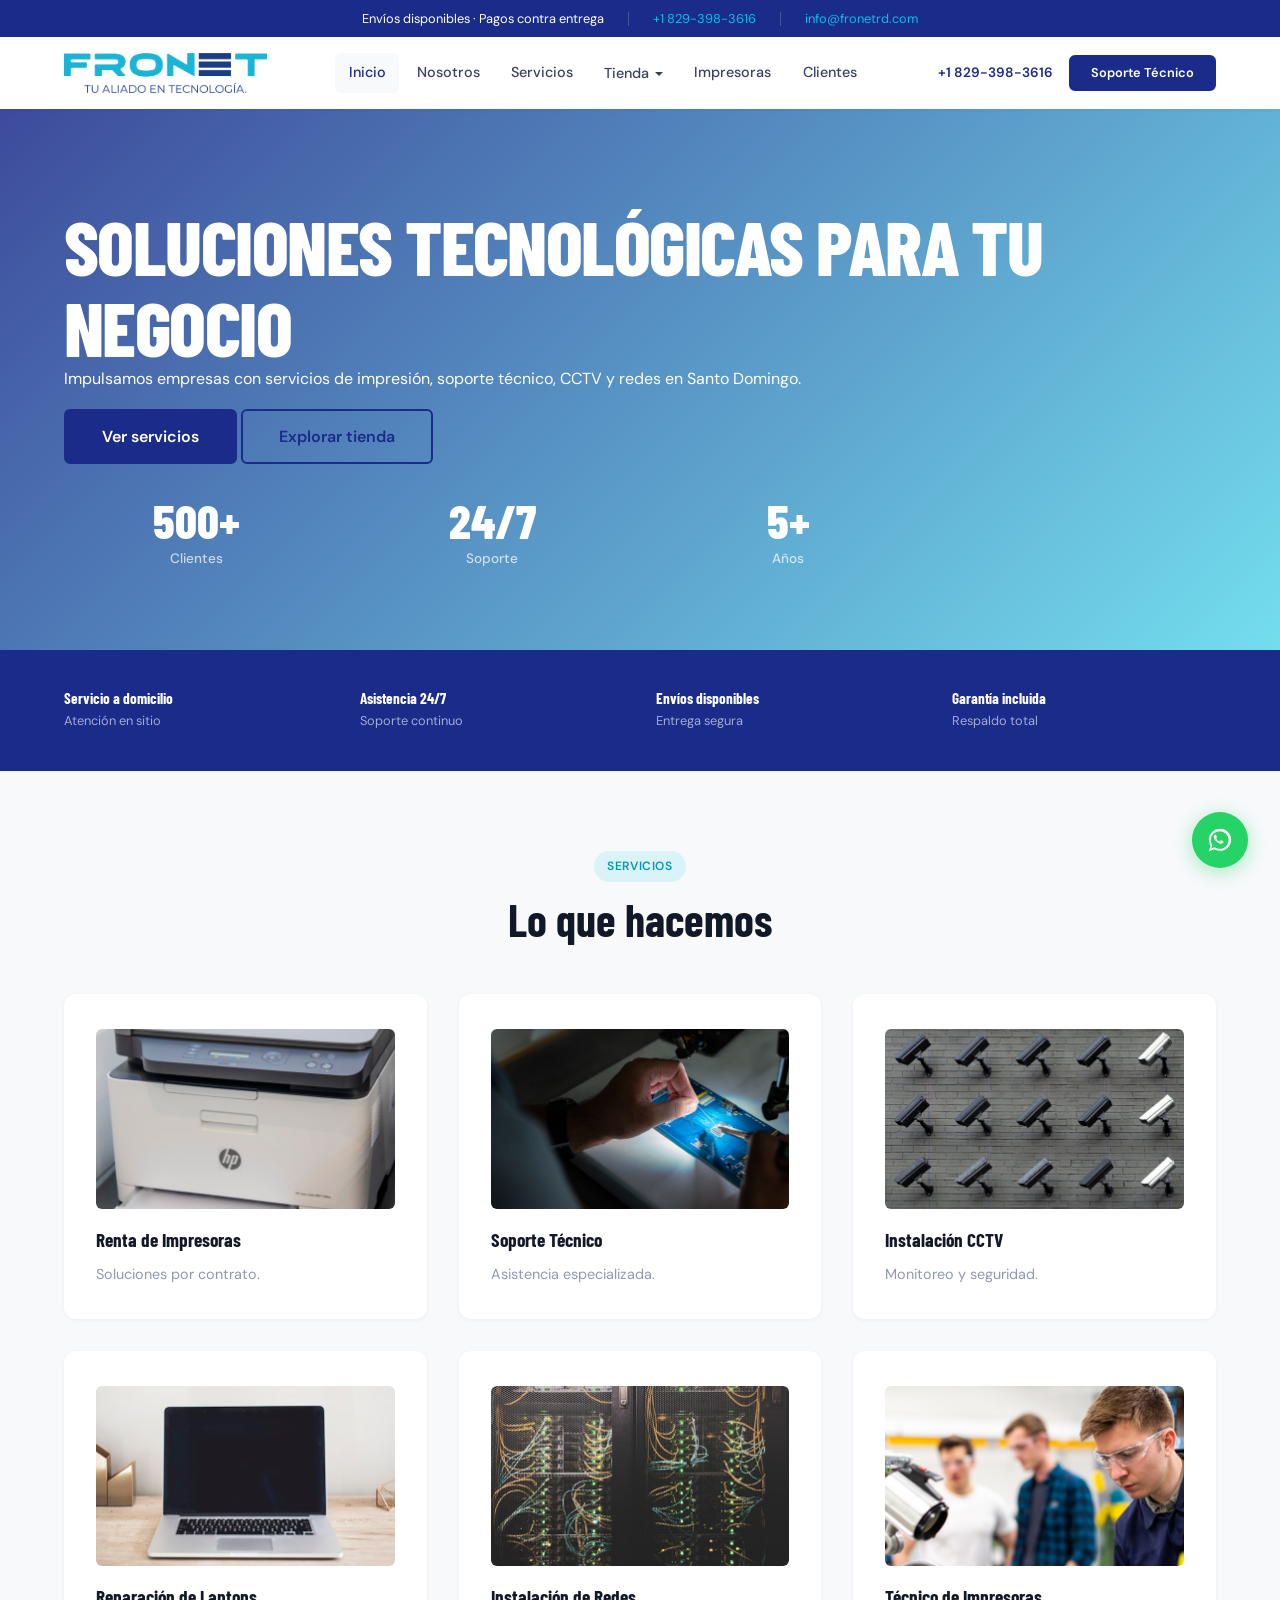
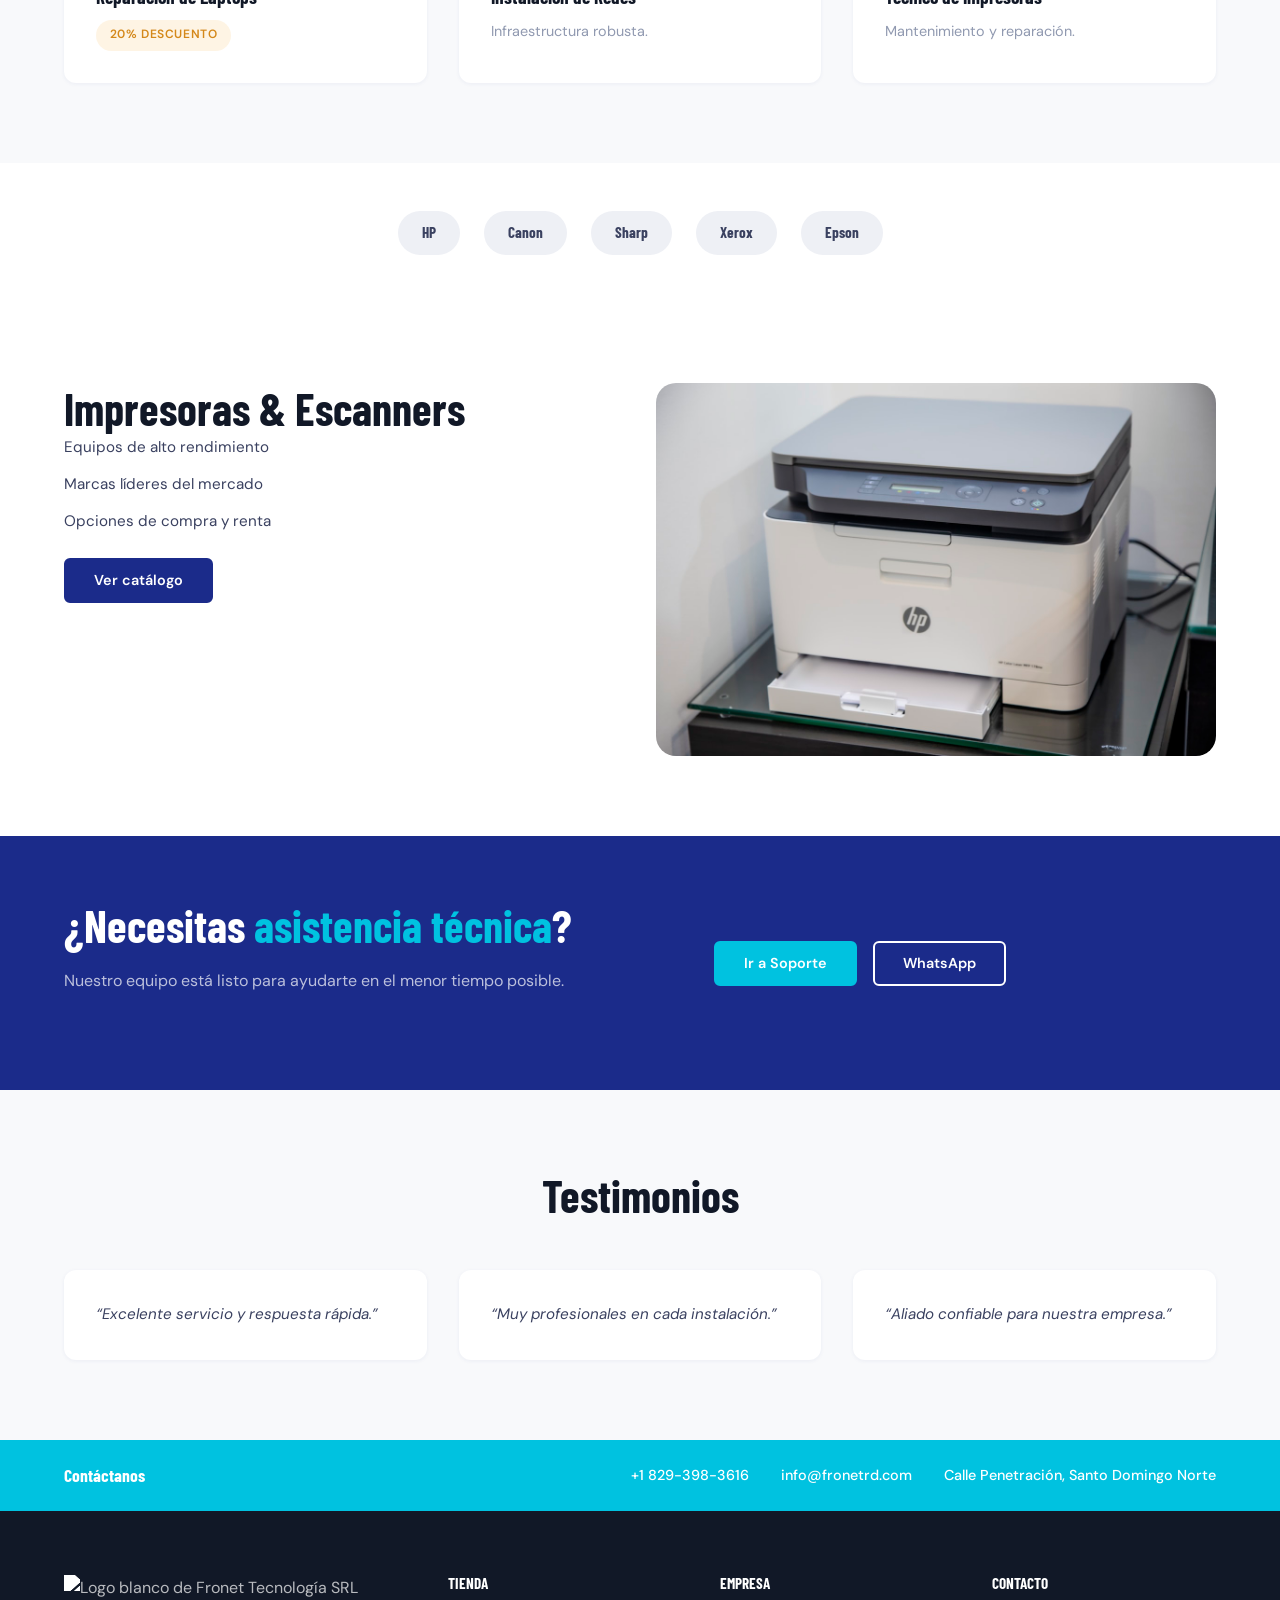
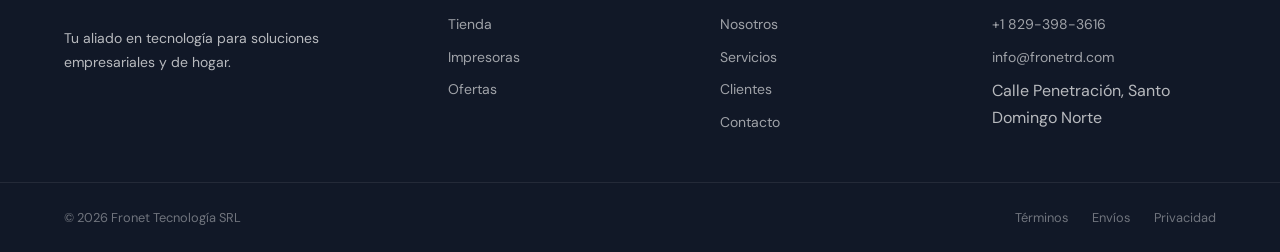
==== commit 2a11ac3e: "feat: integrar imágenes reales en todas las páginas HTML - home.css: hero background-image, service-" ====
--- a/index.html
+++ b/index.html
@@ -127,12 +127,30 @@
           <h2>Lo que hacemos</h2>
         </div>
         <div class="grid-3">
-          <article class="service-card fade-up"><h3>Renta de Impresoras</h3><p>Soluciones por contrato.</p></article>
-          <article class="service-card fade-up"><h3>Soporte Técnico</h3><p>Asistencia especializada.</p></article>
-          <article class="service-card fade-up"><h3>Instalación CCTV</h3><p>Monitoreo y seguridad.</p></article>
-          <article class="service-card fade-up"><h3>Reparación de Laptops</h3><p><span class="tag tag--gold">20% descuento</span></p></article>
-          <article class="service-card fade-up"><h3>Instalación de Redes</h3><p>Infraestructura robusta.</p></article>
-          <article class="service-card fade-up"><h3>Técnico de Impresoras</h3><p>Mantenimiento y reparación.</p></article>
+          <article class="service-card fade-up">
+            <img class="service-card__img" src="assets/img/service-renta-impresora.jpg" alt="Renta de impresoras para empresas en Santo Domingo" loading="lazy" />
+            <h3>Renta de Impresoras</h3><p>Soluciones por contrato.</p>
+          </article>
+          <article class="service-card fade-up">
+            <img class="service-card__img" src="assets/img/service-soporte.jpg" alt="Soporte técnico especializado en computadoras" loading="lazy" />
+            <h3>Soporte Técnico</h3><p>Asistencia especializada.</p>
+          </article>
+          <article class="service-card fade-up">
+            <img class="service-card__img" src="assets/img/service-cctv.jpg" alt="Instalación de cámaras de seguridad CCTV" loading="lazy" />
+            <h3>Instalación CCTV</h3><p>Monitoreo y seguridad.</p>
+          </article>
+          <article class="service-card fade-up">
+            <img class="service-card__img" src="assets/img/service-laptop.jpg" alt="Reparación de laptops con 20% de descuento" loading="lazy" />
+            <h3>Reparación de Laptops</h3><p><span class="tag tag--gold">20% descuento</span></p>
+          </article>
+          <article class="service-card fade-up">
+            <img class="service-card__img" src="assets/img/service-redes.jpg" alt="Instalación de redes empresariales" loading="lazy" />
+            <h3>Instalación de Redes</h3><p>Infraestructura robusta.</p>
+          </article>
+          <article class="service-card fade-up">
+            <img class="service-card__img" src="assets/img/service-tecnico-impresora.jpg" alt="Técnico especialista en impresoras" loading="lazy" />
+            <h3>Técnico de Impresoras</h3><p>Mantenimiento y reparación.</p>
+          </article>
         </div>
       </div>
     </section>
@@ -160,7 +178,7 @@
           </ul>
           <a class="btn btn--primary mt-3" href="impresoras.html">Ver catálogo</a>
         </div>
-        <div class="fade-up" aria-hidden="true" style="min-height:280px;border-radius:var(--radius-lg);background:linear-gradient(135deg,var(--gray-100),var(--gray-50));"></div>
+        <img class="section-split__img" src="assets/img/impresora-seccion.jpg" alt="Impresoras y escanners de alta calidad disponibles en Fronet" loading="lazy" />
       </div>
     </section>
 
--- a/assets/css/pages/home.css
+++ b/assets/css/pages/home.css
@@ -1 +1,57 @@
 /* home.css */
+
+/* ----- HERO ----- */
+.hero {
+  background-image: url('../img/hero-bg.jpg');
+  background-size: cover;
+  background-position: center top;
+  background-repeat: no-repeat;
+  position: relative;
+  padding: 6rem 0 5rem;
+  color: var(--white);
+}
+
+.hero::before {
+  content: '';
+  position: absolute;
+  inset: 0;
+  background: linear-gradient(135deg, rgba(27,43,138,0.85) 0%, rgba(0,194,224,0.55) 100%);
+  z-index: 0;
+}
+
+.hero .container {
+  position: relative;
+  z-index: 1;
+}
+
+.hero h1,
+.hero p {
+  color: var(--white);
+}
+
+.hero .stat__number {
+  color: var(--white);
+}
+
+.hero .stat__label {
+  color: rgba(255,255,255,0.7);
+}
+
+/* ----- SERVICE CARD IMAGE ----- */
+.service-card__img {
+  width: 100%;
+  height: 180px;
+  object-fit: cover;
+  border-radius: var(--radius-sm);
+  margin-bottom: 1.25rem;
+}
+
+/* ----- SECTION SPLIT IMAGE ----- */
+.section-split__img {
+  width: 100%;
+  height: 100%;
+  min-height: 280px;
+  object-fit: cover;
+  border-radius: var(--radius-lg);
+  display: block;
+}
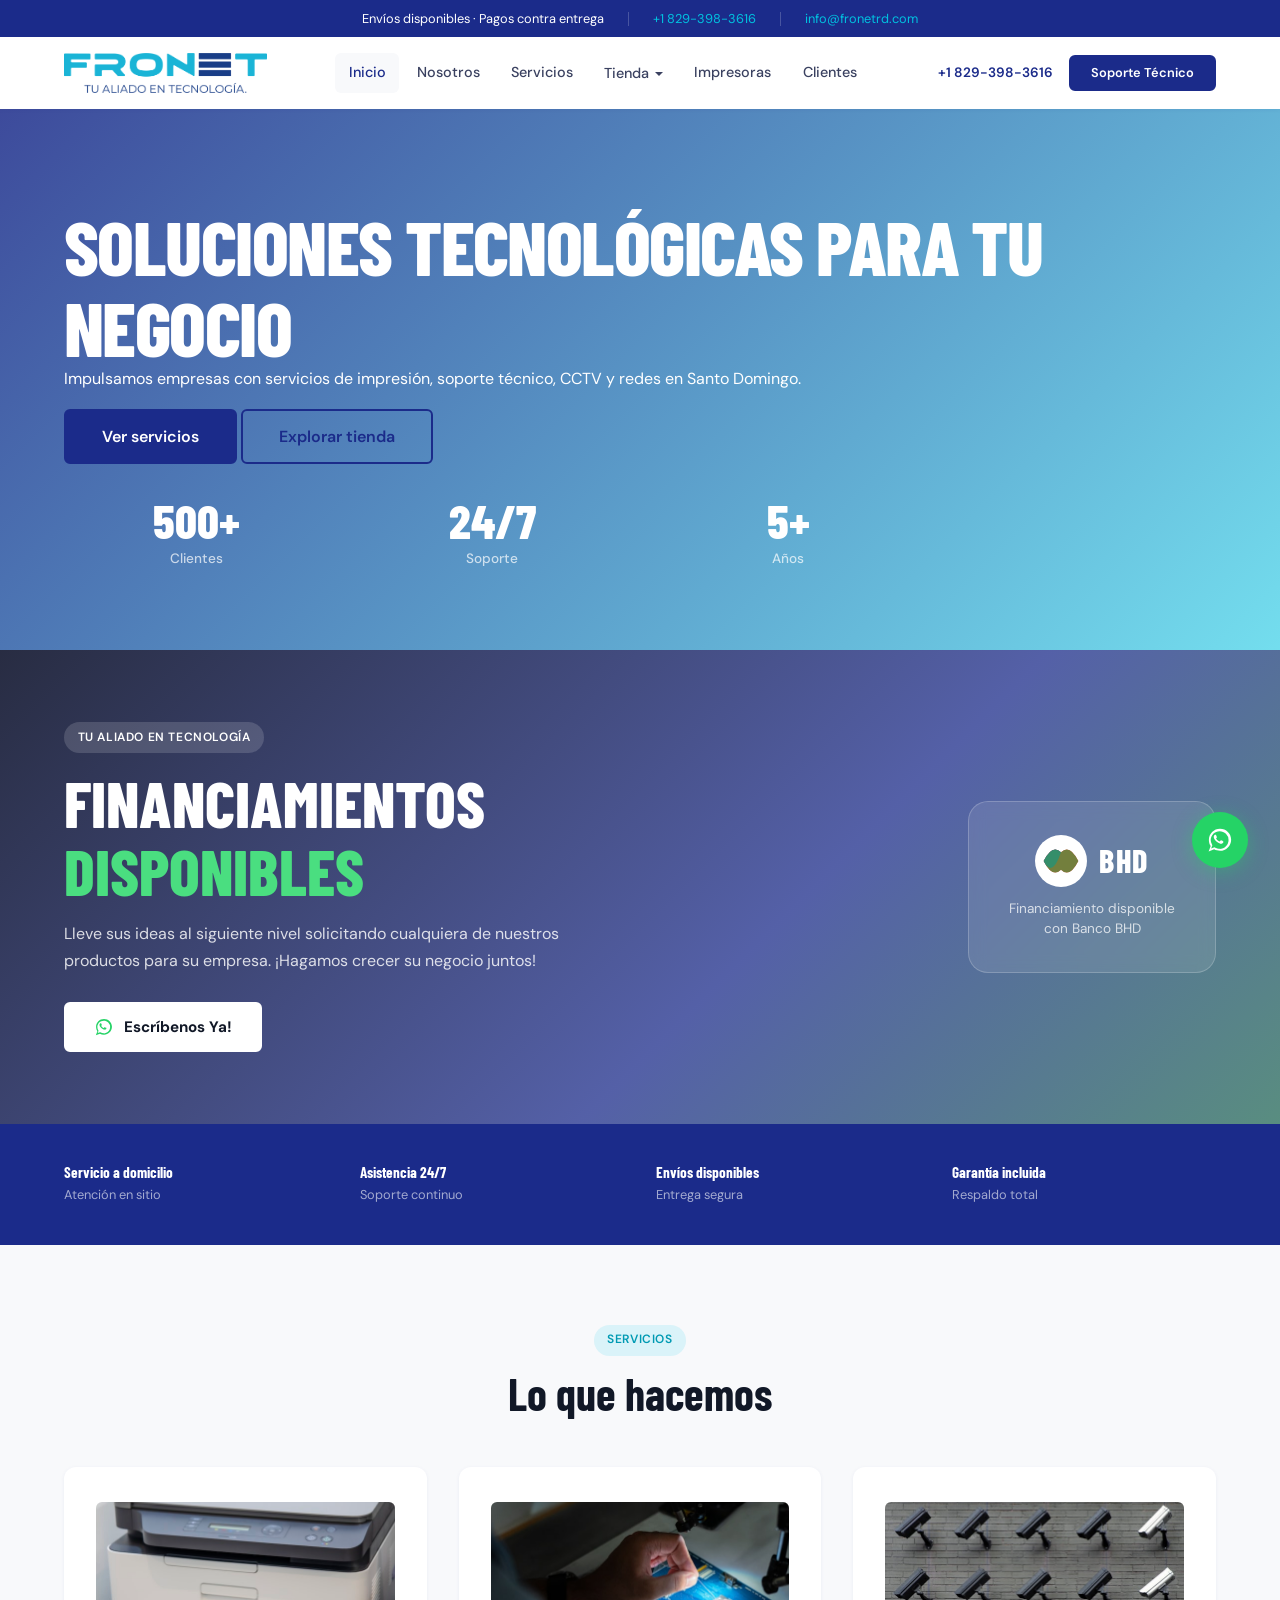
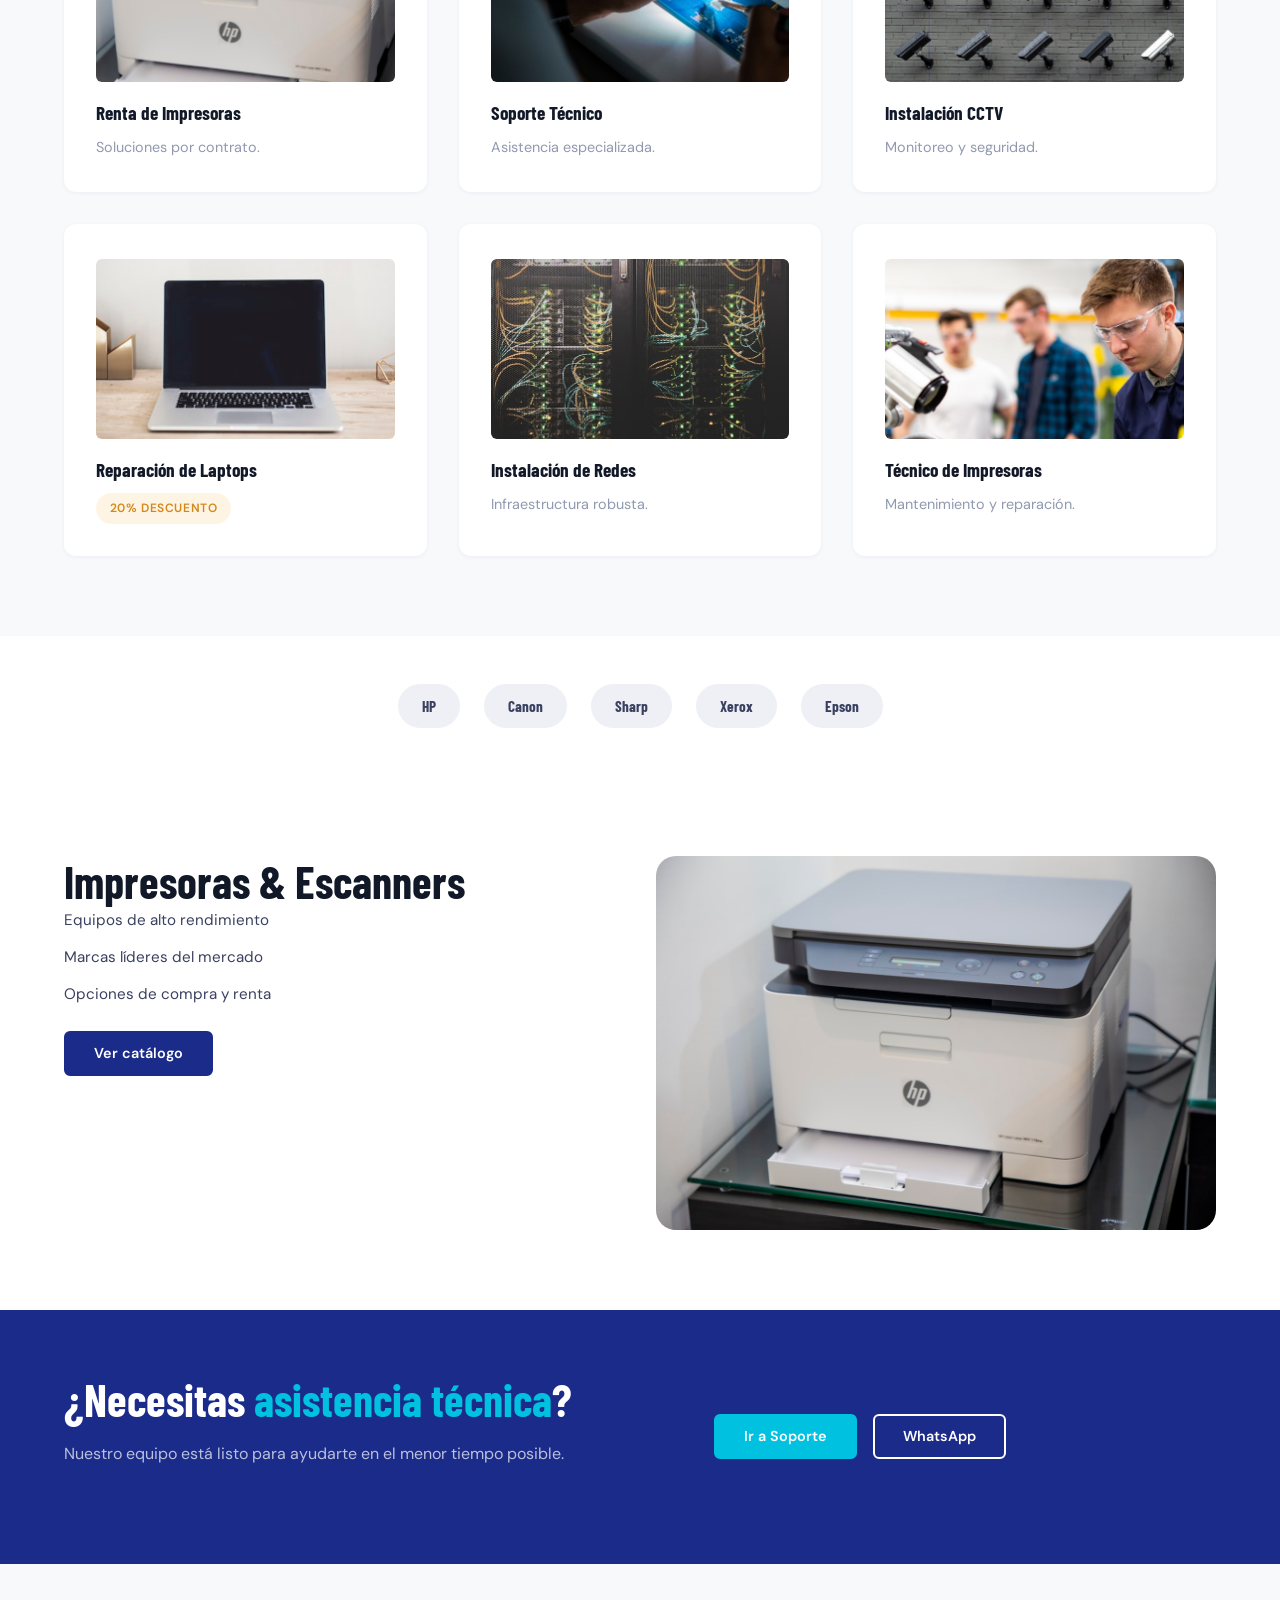
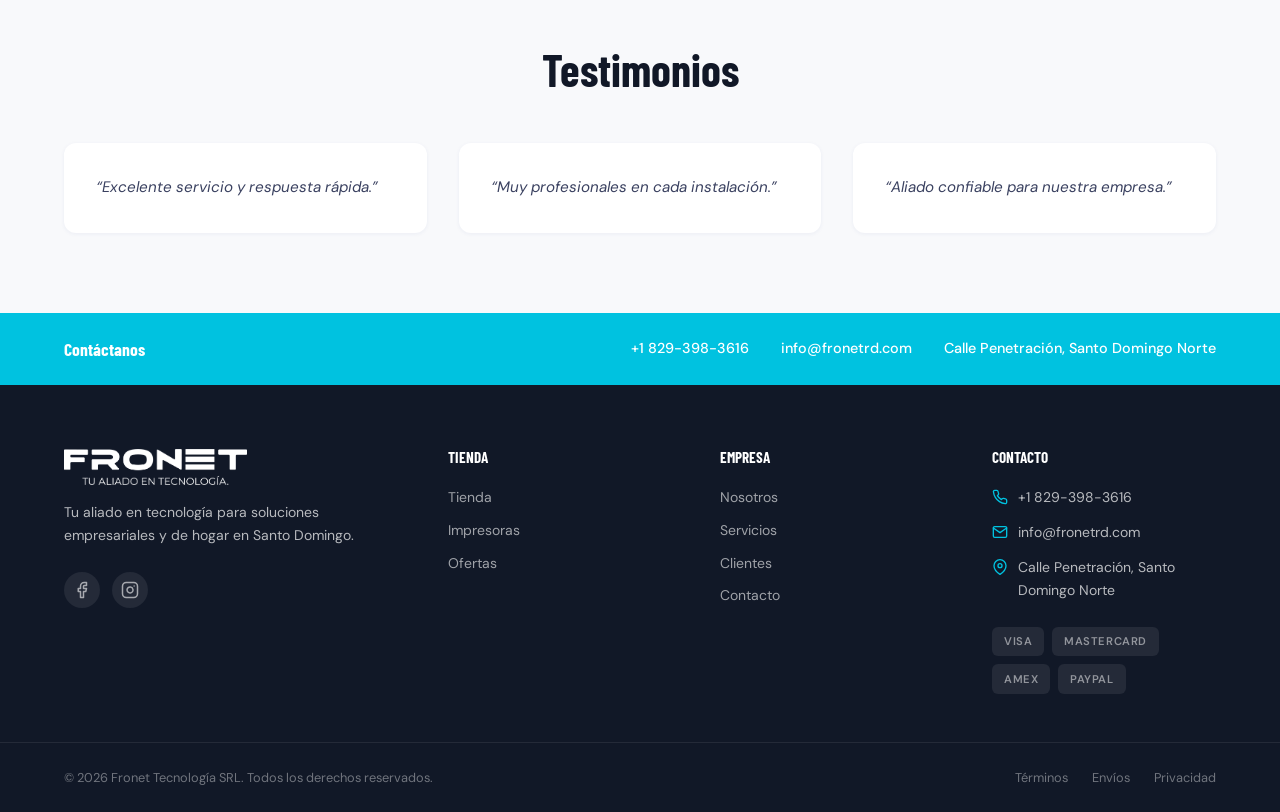
==== commit a066748c: "feat: add favicon, social media links, and financing banner - Add favicon.svg (cyan F logo) to all 1" ====
--- a/index.html
+++ b/index.html
@@ -18,6 +18,7 @@
   <link rel="preconnect" href="https://fonts.gstatic.com" crossorigin />
   <link href="https://fonts.googleapis.com/css2?family=Barlow+Condensed:wght@600;700;800&family=DM+Sans:wght@400;500;600&display=swap" rel="stylesheet" />
 
+  <link rel="icon" type="image/svg+xml" href="assets/img/favicon.svg" />
   <link rel="stylesheet" href="assets/css/main.css" />
   <link rel="stylesheet" href="assets/css/components.css" />
   <link rel="stylesheet" href="assets/css/pages/home.css" />
@@ -111,6 +112,38 @@
       </div>
     </section>
 
+    <!-- FINANCIAMIENTO BHD -->
+    <section class="financing-banner fade-up">
+      <div class="financing-banner__overlay"></div>
+      <div class="container financing-banner__content">
+        <div class="financing-banner__text">
+          <span class="tag tag--white">Tu Aliado en Tecnología</span>
+          <h2 class="financing-banner__title">Financiamientos<br><span>Disponibles</span></h2>
+          <p>Lleve sus ideas al siguiente nivel solicitando cualquiera de nuestros productos para su empresa. ¡Hagamos crecer su negocio juntos!</p>
+          <div class="financing-banner__actions">
+            <a class="btn btn--financing" href="https://wa.me/18293983616" target="_blank" rel="noopener">
+              <svg xmlns="http://www.w3.org/2000/svg" viewBox="0 0 32 32" fill="currentColor" width="20" height="20" aria-hidden="true"><path d="M19.11 17.21c-.27-.14-1.58-.78-1.82-.87-.24-.09-.41-.14-.59.14-.17.27-.68.87-.83 1.05-.15.18-.3.2-.57.07-.27-.14-1.13-.42-2.16-1.35-.8-.72-1.34-1.61-1.5-1.88-.16-.27-.02-.41.12-.55.12-.12.27-.3.41-.45.14-.15.18-.27.27-.45.09-.18.05-.34-.02-.48-.07-.14-.59-1.43-.81-1.95-.21-.51-.43-.44-.59-.45h-.5c-.18 0-.48.07-.73.34-.25.27-.95.93-.95 2.27s.97 2.64 1.11 2.82c.14.18 1.91 2.92 4.63 4.1.65.28 1.16.45 1.56.58.66.21 1.26.18 1.74.11.53-.08 1.58-.65 1.8-1.29.22-.63.22-1.17.16-1.29-.07-.11-.24-.18-.5-.32z"/><path d="M16.01 3.2C8.98 3.2 3.29 8.89 3.29 15.91c0 2.48.71 4.9 2.05 6.97L3 29l6.3-2.29c1.99 1.09 4.24 1.66 6.71 1.66h.01c7.02 0 12.71-5.69 12.71-12.71S23.04 3.2 16.01 3.2zm0 22.93h-.01c-2.1 0-4.16-.56-5.97-1.62l-.43-.25-3.74 1.36 1.39-3.65-.28-.44a10.2 10.2 0 0 1-1.58-5.46c0-5.62 4.58-10.2 10.21-10.2 2.72 0 5.28 1.06 7.2 2.99a10.12 10.12 0 0 1 2.99 7.2c0 5.62-4.58 10.2-10.21 10.2z"/></svg>
+              Escríbenos Ya!
+            </a>
+          </div>
+        </div>
+        <div class="financing-banner__partner">
+          <div class="financing-banner__bank">
+            <div class="financing-banner__bank-logo" aria-label="BHD Bank">
+              <svg xmlns="http://www.w3.org/2000/svg" viewBox="0 0 60 60" width="52" height="52" aria-hidden="true">
+                <circle cx="30" cy="30" r="30" fill="#fff"/>
+                <path d="M10 30 Q20 10 30 20 Q40 10 50 30 Q40 50 30 40 Q20 50 10 30Z" fill="#E63329"/>
+                <path d="M10 30 Q20 10 30 20 Q20 50 10 30Z" fill="#1565C0"/>
+                <path d="M30 20 Q40 10 50 30 Q40 50 30 40 Q20 50 10 30 Q20 10 30 20Z" fill="#43A047" opacity="0.7"/>
+              </svg>
+              <span>BHD</span>
+            </div>
+            <p>Financiamiento disponible<br>con Banco BHD</p>
+          </div>
+        </div>
+      </div>
+    </section>
+
     <section class="features-bar fade-up">
       <div class="container">
         <div class="features-bar__item"><div class="features-bar__text"><h4>Servicio a domicilio</h4><p>Atención en sitio</p></div></div>
@@ -222,9 +255,17 @@
     <div class="container">
       <div class="footer__brand">
         <a class="footer__logo" href="index.html">
-          <img src="assets/img/logo-fronet-white.png" alt="Logo blanco de Fronet Tecnología SRL" />
+          <img src="assets/img/logo-fronet.png" alt="Logo blanco de Fronet Tecnología SRL" style="filter:brightness(0) invert(1);" />
         </a>
-        <p>Tu aliado en tecnología para soluciones empresariales y de hogar.</p>
+        <p>Tu aliado en tecnología para soluciones empresariales y de hogar en Santo Domingo.</p>
+        <div class="footer__social">
+          <a href="https://web.facebook.com/profile.php?id=100089948240589" target="_blank" rel="noopener" aria-label="Facebook de Fronet">
+            <svg xmlns="http://www.w3.org/2000/svg" width="18" height="18" viewBox="0 0 24 24" fill="none" stroke="currentColor" stroke-width="2" stroke-linecap="round" stroke-linejoin="round" aria-hidden="true"><path d="M18 2h-3a5 5 0 0 0-5 5v3H7v4h3v8h4v-8h3l1-4h-4V7a1 1 0 0 1 1-1h3z"/></svg>
+          </a>
+          <a href="https://www.instagram.com/fronetrd" target="_blank" rel="noopener" aria-label="Instagram de Fronet">
+            <svg xmlns="http://www.w3.org/2000/svg" width="18" height="18" viewBox="0 0 24 24" fill="none" stroke="currentColor" stroke-width="2" stroke-linecap="round" stroke-linejoin="round" aria-hidden="true"><rect x="2" y="2" width="20" height="20" rx="5" ry="5"/><path d="M16 11.37A4 4 0 1 1 12.63 8 4 4 0 0 1 16 11.37z"/><line x1="17.5" y1="6.5" x2="17.51" y2="6.5"/></svg>
+          </a>
+        </div>
       </div>
       <div>
         <h4>Tienda</h4>
@@ -245,16 +286,29 @@
       </div>
       <div>
         <h4>Contacto</h4>
-        <div class="footer__links">
+        <div class="footer__contact-item">
+          <svg xmlns="http://www.w3.org/2000/svg" width="16" height="16" viewBox="0 0 24 24" fill="none" stroke="currentColor" stroke-width="2" stroke-linecap="round" stroke-linejoin="round" aria-hidden="true"><path d="M22 16.92v3a2 2 0 0 1-2.18 2 19.79 19.79 0 0 1-8.63-3.07 19.5 19.5 0 0 1-6-6 19.79 19.79 0 0 1-3.07-8.67A2 2 0 0 1 4.11 2h3a2 2 0 0 1 2 1.72c.127.96.361 1.903.7 2.81a2 2 0 0 1-.45 2.11L8.09 9.91a16 16 0 0 0 6 6l1.27-1.27a2 2 0 0 1 2.11-.45c.907.339 1.85.573 2.81.7A2 2 0 0 1 22 16.92z"/></svg>
           <a href="tel:+18293983616">+1 829-398-3616</a>
+        </div>
+        <div class="footer__contact-item">
+          <svg xmlns="http://www.w3.org/2000/svg" width="16" height="16" viewBox="0 0 24 24" fill="none" stroke="currentColor" stroke-width="2" stroke-linecap="round" stroke-linejoin="round" aria-hidden="true"><path d="M4 4h16c1.1 0 2 .9 2 2v12c0 1.1-.9 2-2 2H4c-1.1 0-2-.9-2-2V6c0-1.1.9-2 2-2z"/><polyline points="22,6 12,13 2,6"/></svg>
           <a href="mailto:info@fronetrd.com">info@fronetrd.com</a>
+        </div>
+        <div class="footer__contact-item">
+          <svg xmlns="http://www.w3.org/2000/svg" width="16" height="16" viewBox="0 0 24 24" fill="none" stroke="currentColor" stroke-width="2" stroke-linecap="round" stroke-linejoin="round" aria-hidden="true"><path d="M21 10c0 7-9 13-9 13s-9-6-9-13a9 9 0 0 1 18 0z"/><circle cx="12" cy="10" r="3"/></svg>
           <span>Calle Penetración, Santo Domingo Norte</span>
+        </div>
+        <div class="footer__payments">
+          <span class="footer__payment-badge">Visa</span>
+          <span class="footer__payment-badge">Mastercard</span>
+          <span class="footer__payment-badge">Amex</span>
+          <span class="footer__payment-badge">PayPal</span>
         </div>
       </div>
     </div>
     <div class="footer__bottom">
       <div class="container">
-        <div class="footer__copyright">© <span class="footer__year">2025</span> Fronet Tecnología SRL</div>
+        <div class="footer__copyright">© <span class="footer__year">2025</span> Fronet Tecnología SRL. Todos los derechos reservados.</div>
         <div class="footer__legal">
           <a href="politicas.html">Términos</a>
           <a href="politicas.html">Envíos</a>
--- a/assets/css/pages/home.css
+++ b/assets/css/pages/home.css
@@ -55,3 +55,164 @@
   border-radius: var(--radius-lg);
   display: block;
 }
+
+/* ----- FINANCING BANNER ----- */
+.financing-banner {
+  position: relative;
+  background-image: url('../img/hero-bg.jpg');
+  background-size: cover;
+  background-position: center;
+  background-repeat: no-repeat;
+  padding: 4.5rem 0;
+  overflow: hidden;
+}
+
+.financing-banner__overlay {
+  position: absolute;
+  inset: 0;
+  background: linear-gradient(135deg, rgba(10,15,40,0.88) 0%, rgba(27,43,138,0.75) 60%, rgba(0,80,60,0.65) 100%);
+  z-index: 0;
+}
+
+.financing-banner__content {
+  position: relative;
+  z-index: 1;
+  display: flex;
+  align-items: center;
+  justify-content: space-between;
+  gap: 3rem;
+  flex-wrap: wrap;
+}
+
+.financing-banner__text {
+  flex: 1;
+  min-width: 280px;
+}
+
+.financing-banner__text .tag--white {
+  margin-bottom: 1rem;
+  display: inline-flex;
+}
+
+.financing-banner__title {
+  font-family: var(--font-display);
+  font-size: clamp(2.4rem, 5vw, 4rem);
+  font-weight: 800;
+  color: var(--white);
+  line-height: 1.05;
+  text-transform: uppercase;
+  margin-bottom: 1rem;
+}
+
+.financing-banner__title span {
+  color: #4ADE80;
+}
+
+.financing-banner__text p {
+  color: rgba(255,255,255,0.82);
+  font-size: 1rem;
+  max-width: 520px;
+  line-height: 1.7;
+  margin-bottom: 1.75rem;
+}
+
+.financing-banner__actions {
+  display: flex;
+  gap: 1rem;
+  flex-wrap: wrap;
+  align-items: center;
+}
+
+.btn--financing {
+  display: inline-flex;
+  align-items: center;
+  gap: 0.6rem;
+  background: var(--white);
+  color: var(--gray-900);
+  font-weight: 700;
+  font-size: 0.95rem;
+  padding: 0.8rem 1.75rem;
+  border-radius: var(--radius-sm);
+  border: 2px solid var(--white);
+  transition: all var(--transition);
+}
+
+.btn--financing:hover {
+  background: transparent;
+  color: var(--white);
+}
+
+.btn--financing svg {
+  width: 20px;
+  height: 20px;
+  flex-shrink: 0;
+  fill: #25D366;
+}
+
+.btn--financing:hover svg {
+  fill: var(--white);
+}
+
+.financing-banner__partner {
+  display: flex;
+  align-items: center;
+  justify-content: center;
+  flex-shrink: 0;
+}
+
+.financing-banner__bank {
+  background: rgba(255,255,255,0.1);
+  border: 1px solid rgba(255,255,255,0.2);
+  border-radius: var(--radius-lg);
+  padding: 2rem 2.5rem;
+  text-align: center;
+  backdrop-filter: blur(8px);
+}
+
+.financing-banner__bank-logo {
+  display: flex;
+  align-items: center;
+  justify-content: center;
+  gap: 0.75rem;
+  margin-bottom: 0.75rem;
+}
+
+.financing-banner__bank-logo span {
+  font-family: var(--font-display);
+  font-size: 2rem;
+  font-weight: 800;
+  color: var(--white);
+  letter-spacing: 0.05em;
+}
+
+.financing-banner__bank p {
+  color: rgba(255,255,255,0.75);
+  font-size: 0.85rem;
+  line-height: 1.5;
+  margin: 0;
+}
+
+/* Responsive */
+@media (max-width: 768px) {
+  .financing-banner {
+    padding: 3rem 0;
+  }
+
+  .financing-banner__content {
+    flex-direction: column;
+    gap: 2rem;
+    text-align: center;
+  }
+
+  .financing-banner__text p {
+    margin-inline: auto;
+  }
+
+  .financing-banner__actions {
+    justify-content: center;
+  }
+
+  .financing-banner__title {
+    font-size: clamp(2rem, 8vw, 2.8rem);
+  }
+}
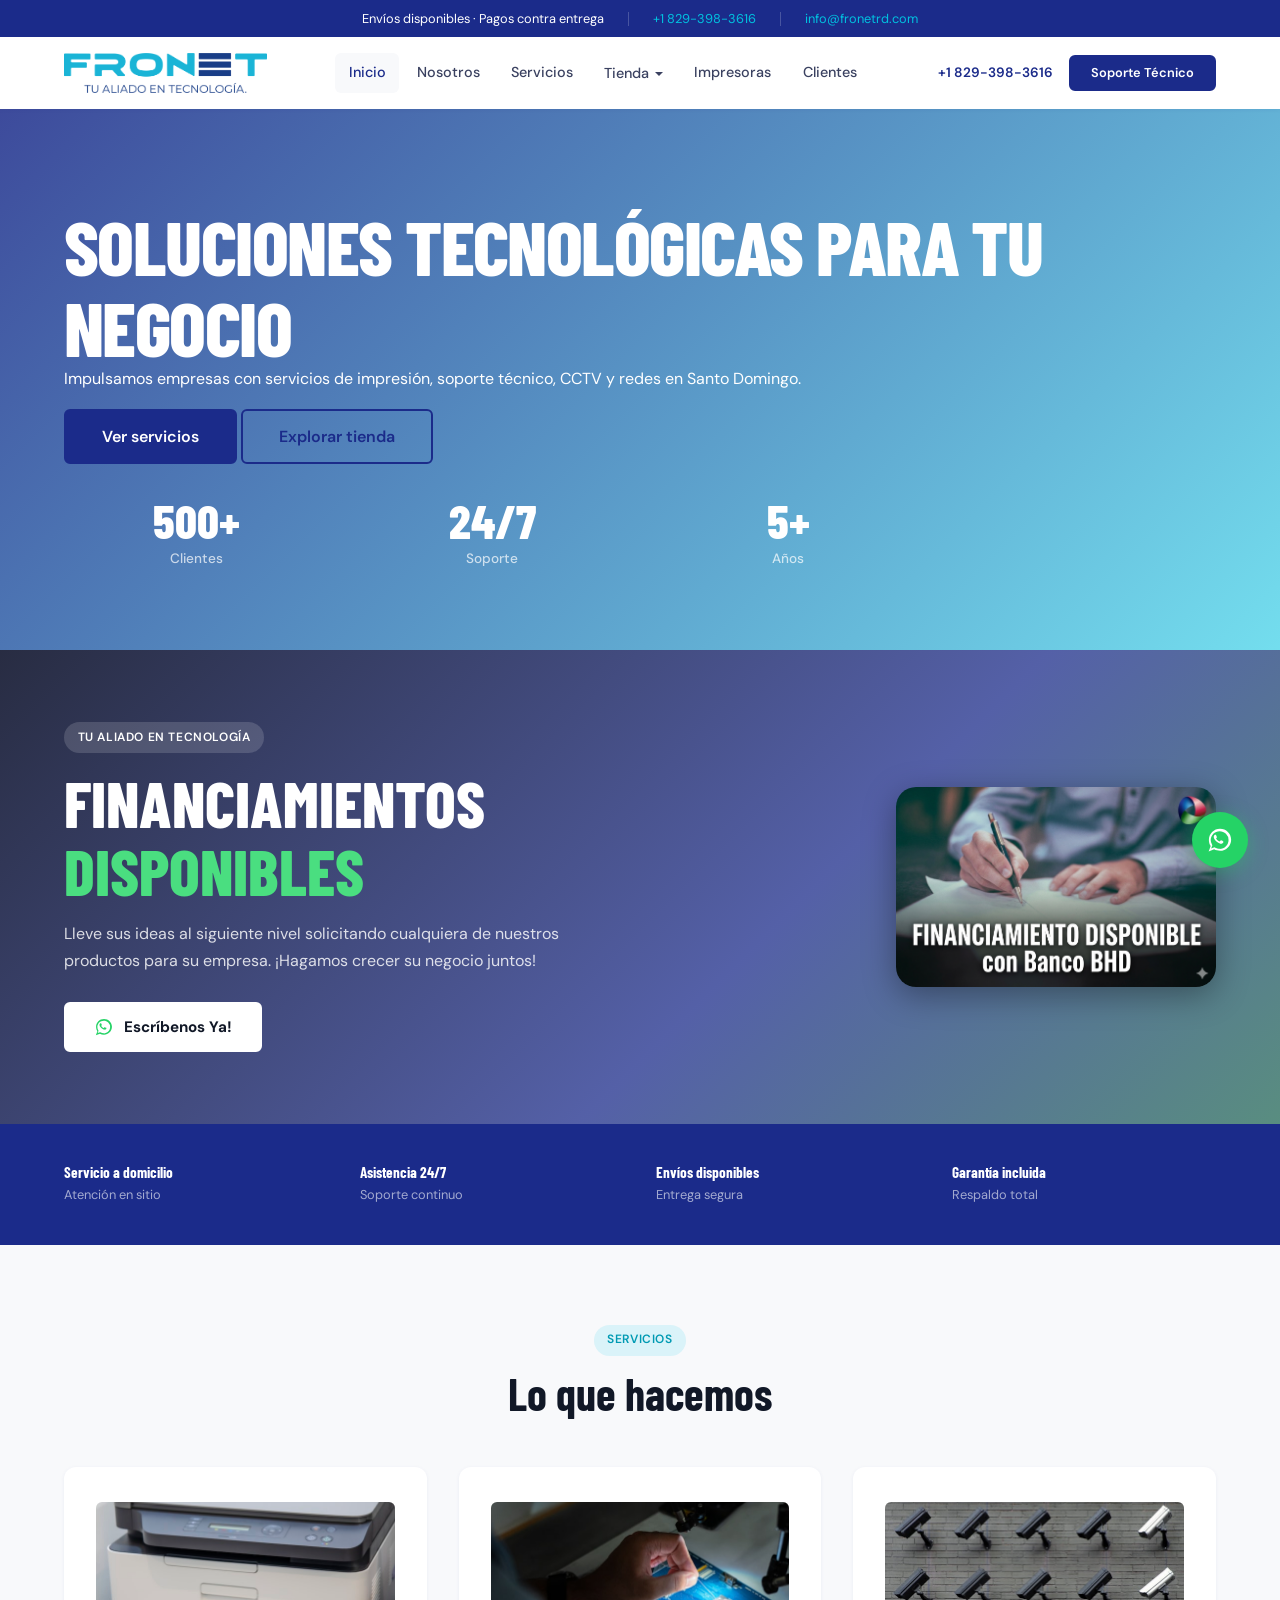
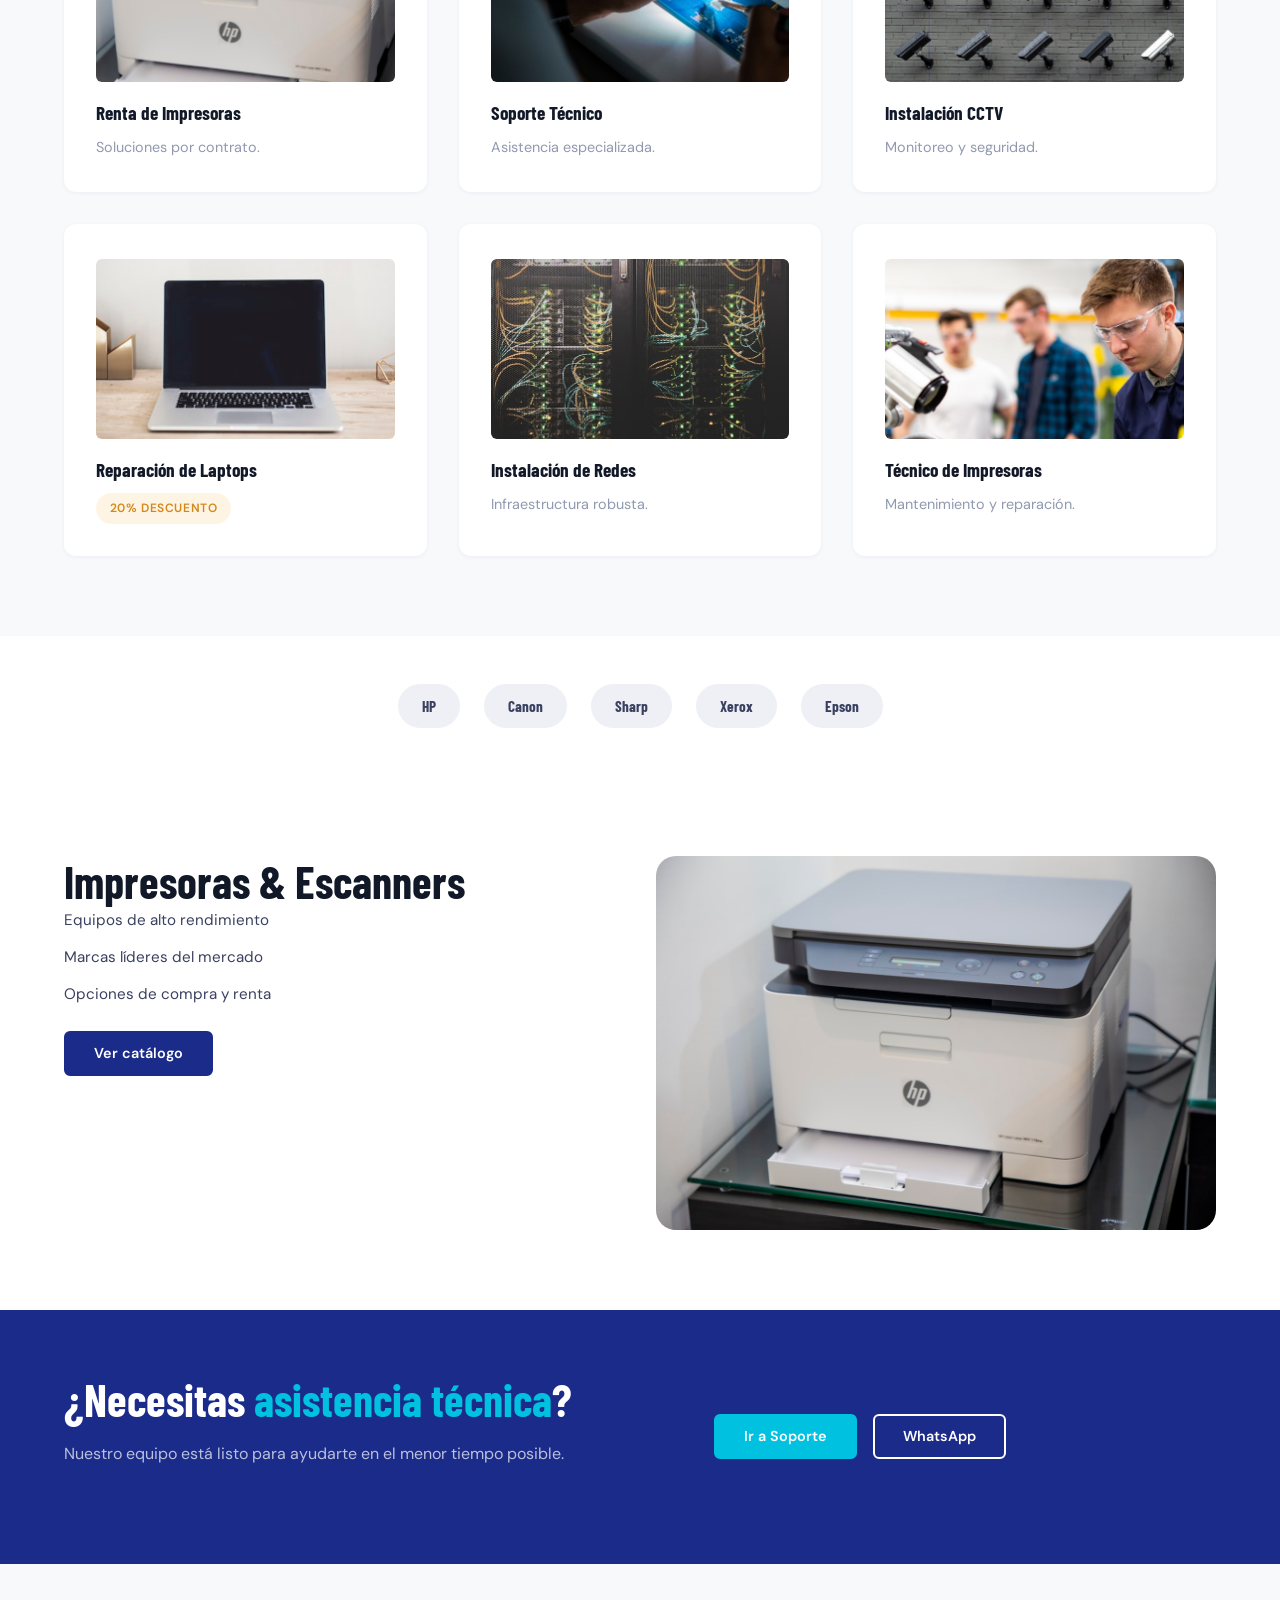
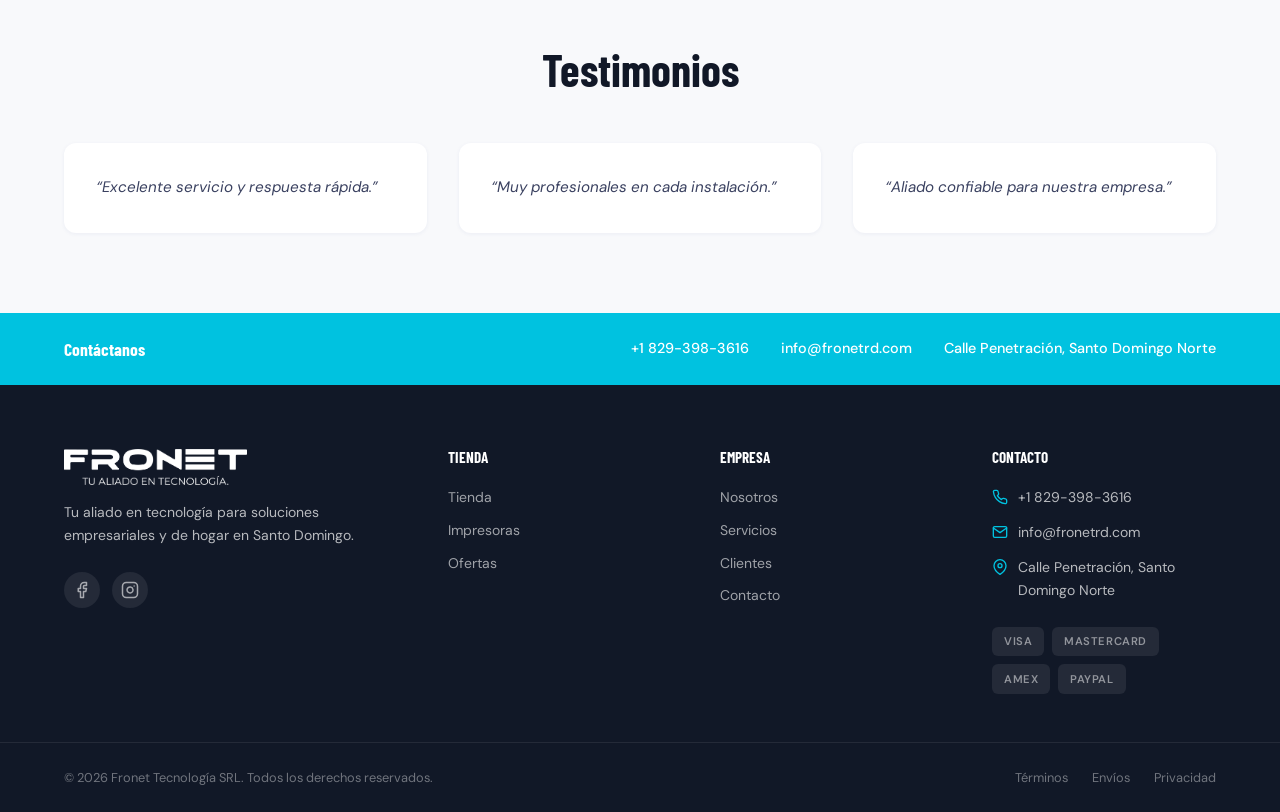
==== commit fc9d287a: "feat: reemplazar SVG BHD por imagen real financiamiento-BHD-Fronet.png" ====
--- a/index.html
+++ b/index.html
@@ -128,18 +128,12 @@
           </div>
         </div>
         <div class="financing-banner__partner">
-          <div class="financing-banner__bank">
-            <div class="financing-banner__bank-logo" aria-label="BHD Bank">
-              <svg xmlns="http://www.w3.org/2000/svg" viewBox="0 0 60 60" width="52" height="52" aria-hidden="true">
-                <circle cx="30" cy="30" r="30" fill="#fff"/>
-                <path d="M10 30 Q20 10 30 20 Q40 10 50 30 Q40 50 30 40 Q20 50 10 30Z" fill="#E63329"/>
-                <path d="M10 30 Q20 10 30 20 Q20 50 10 30Z" fill="#1565C0"/>
-                <path d="M30 20 Q40 10 50 30 Q40 50 30 40 Q20 50 10 30 Q20 10 30 20Z" fill="#43A047" opacity="0.7"/>
-              </svg>
-              <span>BHD</span>
-            </div>
-            <p>Financiamiento disponible<br>con Banco BHD</p>
-          </div>
+          <img
+            src="assets/img/financiamiento-BHD-Fronet.png"
+            alt="Financiamiento disponible con Banco BHD — Fronet Tecnología SRL"
+            class="financing-banner__bank-img"
+            loading="lazy"
+          />
         </div>
       </div>
     </section>
--- a/assets/css/pages/home.css
+++ b/assets/css/pages/home.css
@@ -160,36 +160,13 @@
   flex-shrink: 0;
 }
 
-.financing-banner__bank {
-  background: rgba(255,255,255,0.1);
-  border: 1px solid rgba(255,255,255,0.2);
+.financing-banner__bank-img {
+  max-width: 320px;
+  width: 100%;
+  height: auto;
   border-radius: var(--radius-lg);
-  padding: 2rem 2.5rem;
-  text-align: center;
-  backdrop-filter: blur(8px);
-}
-
-.financing-banner__bank-logo {
-  display: flex;
-  align-items: center;
-  justify-content: center;
-  gap: 0.75rem;
-  margin-bottom: 0.75rem;
-}
-
-.financing-banner__bank-logo span {
-  font-family: var(--font-display);
-  font-size: 2rem;
-  font-weight: 800;
-  color: var(--white);
-  letter-spacing: 0.05em;
-}
-
-.financing-banner__bank p {
-  color: rgba(255,255,255,0.75);
-  font-size: 0.85rem;
-  line-height: 1.5;
-  margin: 0;
+  display: block;
+  box-shadow: 0 8px 32px rgba(0,0,0,0.35);
 }
 
 /* Responsive */
